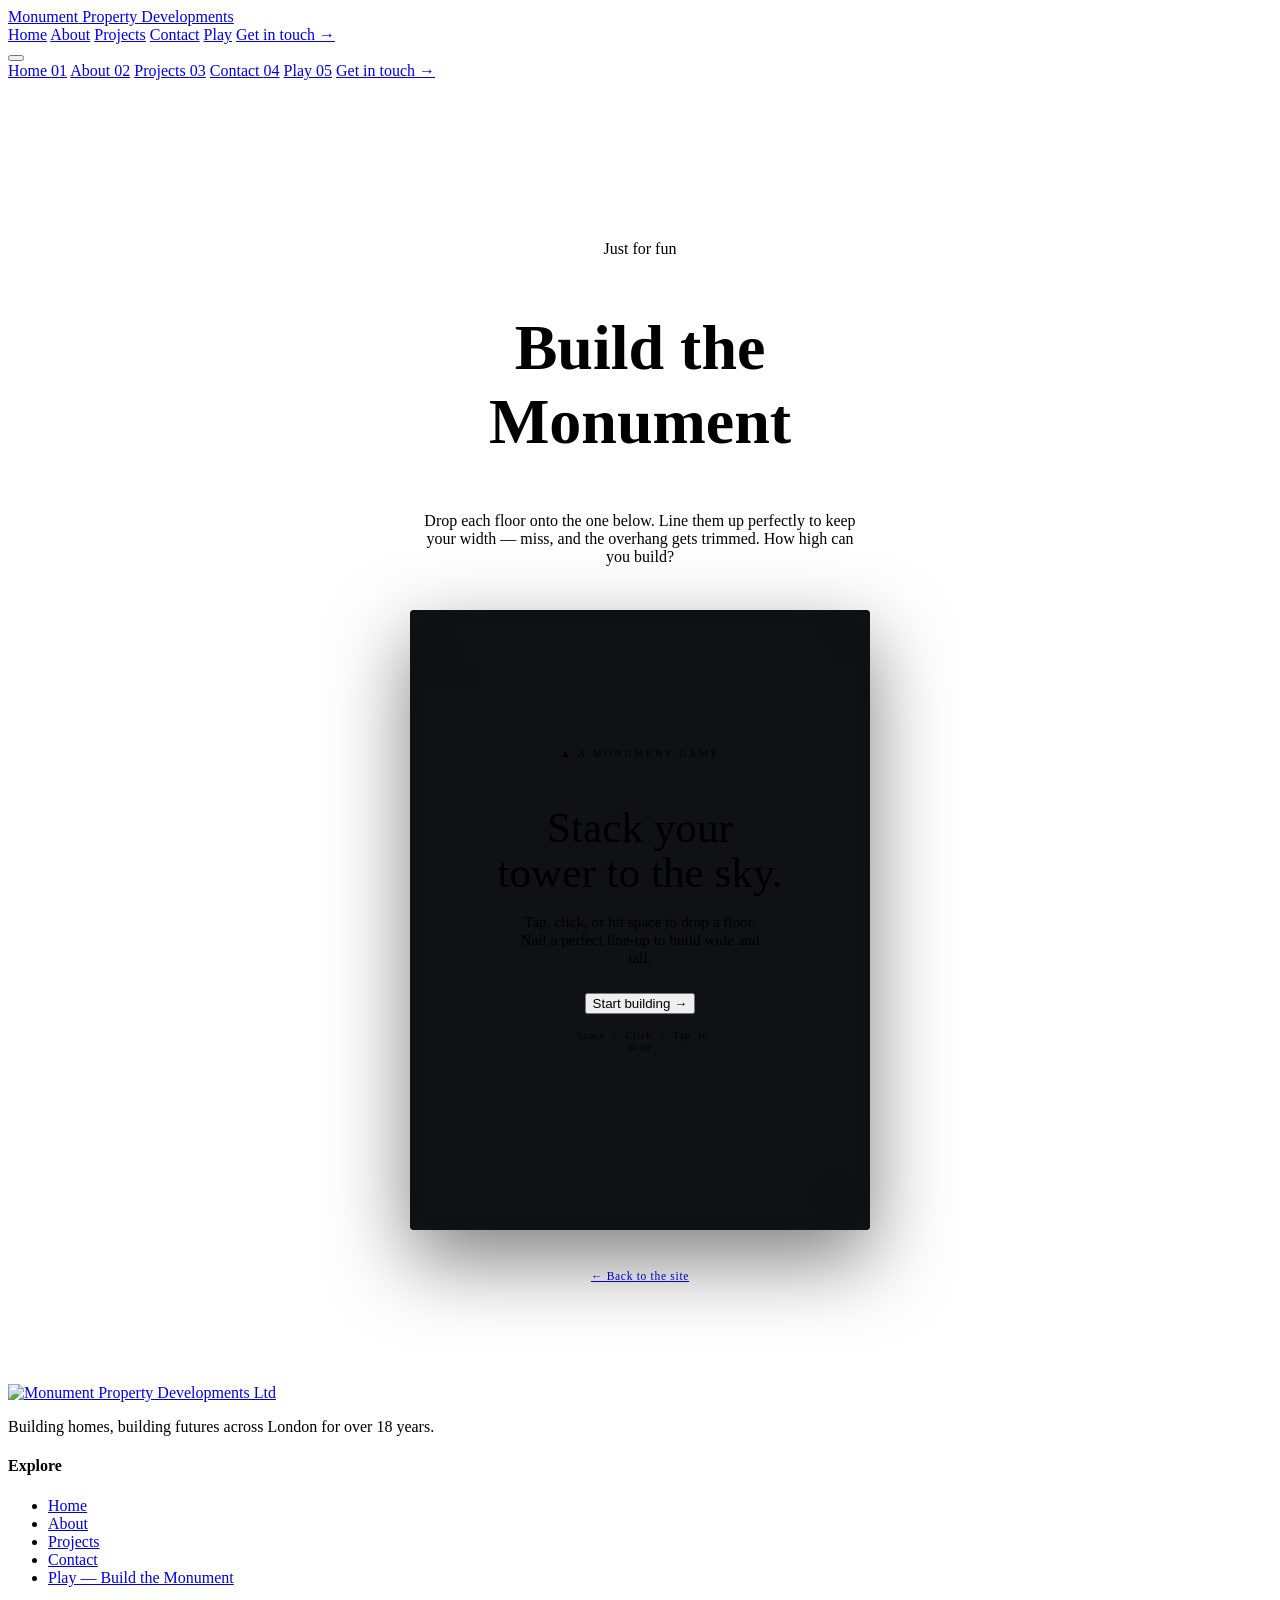
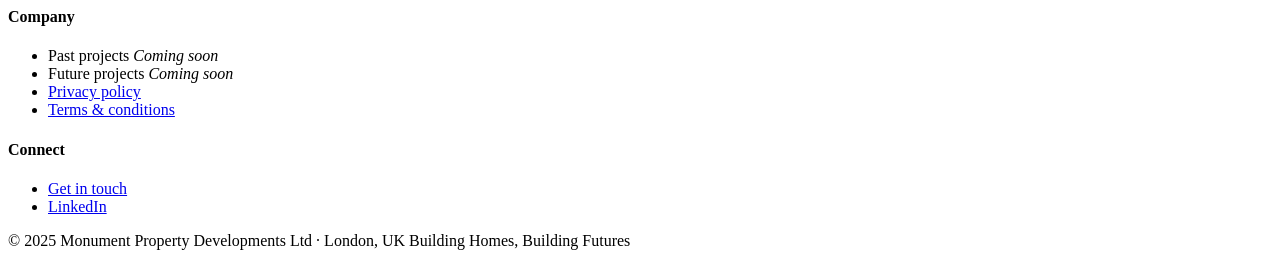
==== index.html @ 6547ad06 "Add files via upload" ====
<!doctype html>
<html lang="en">
<head>
<meta charset="utf-8">
<meta name="viewport" content="width=device-width, initial-scale=1">
<title>Build the Monument — A Game</title>
<meta name="description" content="Stack the floors, line them up perfectly, and build the tallest tower you can. A little game from Monument Property Developments.">
<link rel="icon" type="image/png" href="assets/monument-icon.png">
<link rel="apple-touch-icon" href="assets/monument-icon.png">
<link rel="stylesheet" href="assets/site.css">
<style>
  .game-stage{padding:clamp(120px,16vh,180px) 0 clamp(60px,8vw,100px)}
  .game-head{text-align:center;max-width:54ch;margin:0 auto clamp(28px,4vw,44px)}
  .game-wrap{max-width:460px;margin:0 auto;position:relative}
  .game-card{position:relative;border:1px solid var(--line);border-radius:4px;overflow:hidden;background:#13161a;box-shadow:0 30px 80px rgba(0,0,0,.5)}
  #game{display:block;width:100%;height:auto;touch-action:manipulation;cursor:pointer}
  /* HUD */
  .hud{position:absolute;top:0;left:0;right:0;display:flex;justify-content:space-between;align-items:flex-start;padding:16px 18px;pointer-events:none;z-index:3}
  .hud__floors{display:flex;flex-direction:column;gap:.1em}
  .hud__floors b{font-family:var(--serif);font-size:2.6rem;font-weight:500;line-height:1;color:var(--text)}
  .hud__floors span{font-family:var(--mono);font-size:.6rem;letter-spacing:.22em;text-transform:uppercase;color:var(--muted-2)}
  .hud__best{font-family:var(--mono);font-size:.62rem;letter-spacing:.14em;text-transform:uppercase;color:var(--accent);text-align:right;line-height:1.5}
  .hud__best b{display:block;font-size:.95rem}
  .sound-btn{position:absolute;bottom:14px;right:14px;z-index:4;background:rgba(0,0,0,.4);border:1px solid var(--line-2);color:var(--muted);width:36px;height:36px;border-radius:50%;display:flex;align-items:center;justify-content:center;cursor:pointer;transition:.25s}
  .sound-btn:hover{color:var(--text);border-color:var(--accent)}
  /* overlays */
  .ov{position:absolute;inset:0;z-index:5;display:flex;flex-direction:column;align-items:center;justify-content:center;text-align:center;padding:30px;background:rgba(15,17,20,.82);backdrop-filter:blur(7px);transition:opacity .4s var(--ease);}
  .ov[hidden]{display:none}
  .ov__badge{font-family:var(--mono);font-size:.64rem;letter-spacing:.26em;text-transform:uppercase;color:var(--accent);margin-bottom:1.1em;display:inline-flex;align-items:center;gap:.6em}
  .ov h2{font-family:var(--serif);font-size:clamp(2rem,7vw,2.7rem);font-weight:500;line-height:1.04;margin-bottom:.4em}
  .ov p{color:var(--muted);font-size:.95rem;max-width:32ch;margin:0 0 1.7em}
  .ov .big{font-family:var(--serif);font-size:clamp(3.4rem,15vw,5rem);font-weight:500;color:var(--accent);line-height:1;margin:.1em 0 .15em}
  .ov .biglabel{font-family:var(--mono);font-size:.66rem;letter-spacing:.22em;text-transform:uppercase;color:var(--muted);margin-bottom:1.6em}
  .ov .newbest{font-family:var(--mono);font-size:.66rem;letter-spacing:.2em;text-transform:uppercase;color:var(--accent);margin-bottom:1.4em;display:none}
  .ov .keys{margin-top:1.6em;font-family:var(--mono);font-size:.62rem;letter-spacing:.1em;color:var(--muted-2)}
  .ov .keys kbd{background:var(--bg-3);border:1px solid var(--line-2);border-radius:3px;padding:.2em .5em;color:var(--muted);font-family:var(--mono)}
  .game-foot{text-align:center;margin-top:clamp(24px,3vw,36px)}
  .game-foot a{font-family:var(--mono);font-size:.72rem;letter-spacing:.06em}
  /* leaderboard */
  .lb{margin:1.5em auto 0;width:100%;max-width:230px}
  .lb__title{font-family:var(--mono);font-size:.58rem;letter-spacing:.22em;text-transform:uppercase;color:var(--muted-2);margin-bottom:.7em;display:flex;align-items:center;gap:.7em}
  .lb__title::before,.lb__title::after{content:"";height:1px;flex:1;background:var(--line)}
  .lb__row{display:flex;align-items:center;justify-content:space-between;padding:.4em .2em;border-bottom:1px solid var(--line);font-family:var(--mono);font-size:.78rem}
  .lb__row:last-child{border-bottom:0}
  .lb__rank{color:var(--muted-2);width:1.6em;text-align:left}
  .lb__score{color:var(--text);font-weight:500}
  .lb__row.empty .lb__score{color:var(--muted-2)}
  .lb__row.me .lb__rank,.lb__row.me .lb__score{color:var(--accent)}
  .lb__unit{color:var(--muted-2);font-size:.64rem;margin-left:.45em;letter-spacing:.04em}
  .lb__me{color:var(--accent);font-size:.6rem;letter-spacing:.06em;margin-left:.5em}
</style>
</head>
<body data-screen-label="Game">

<nav class="nav">
  <div class="nav__inner">
    <a class="brand" href="index.html" aria-label="Monument Property Developments — home">
      <span class="brand__mark"><img class="brand__icon" src="assets/monument-icon.png" alt=""><span class="brand__name">Monument</span></span>
      <span class="brand__sub">Property Developments</span>
    </a>
    <div class="nav__links">
      <a class="nav__link" href="index.html">Home</a>
      <a class="nav__link" href="about.html">About</a>
      <a class="nav__link" href="projects.html">Projects</a>
      <a class="nav__link" href="contact.html">Contact</a>
      <a class="nav__link nav__link--play active" href="game.html"><span class="pdot"></span>Play</a>
      <a class="btn btn--primary nav__cta" href="contact.html">Get in touch <span class="arr">→</span></a>
    </div>
    <button class="nav__burger" aria-label="Menu"><span></span><span></span><span></span></button>
  </div>
</nav>
<div class="mobile-menu">
  <a href="index.html">Home <span class="n">01</span></a>
  <a href="about.html">About <span class="n">02</span></a>
  <a href="projects.html">Projects <span class="n">03</span></a>
  <a href="contact.html">Contact <span class="n">04</span></a>
  <a href="game.html">Play <span class="n">05</span></a>
  <a class="btn btn--primary btn--block mm-cta" href="contact.html">Get in touch →</a>
</div>

<section class="game-stage">
  <div class="container">
    <div class="game-head">
      <p class="kicker" style="justify-content:center">Just for fun</p>
      <h1 style="font-size:clamp(2.4rem,6vw,4rem)">Build the Monument</h1>
      <p class="muted mt-s">Drop each floor onto the one below. Line them up perfectly to keep your width — miss, and the overhang gets trimmed. How high can you build?</p>
    </div>

    <div class="game-wrap">
      <div class="game-card">
        <canvas id="game" width="460" height="620"></canvas>

        <div class="hud">
          <div class="hud__floors"><b id="floors">0</b><span>Floors</span></div>
          <div class="hud__best">Best<b id="best">0</b></div>
        </div>

        <button class="sound-btn" id="soundBtn" aria-label="Toggle sound" title="Sound on/off">
          <svg id="soundIcon" width="16" height="16" viewBox="0 0 24 24" fill="none" stroke="currentColor" stroke-width="1.6"><path d="M11 5L6 9H2v6h4l5 4V5z"/><path d="M15.5 8.5a5 5 0 0 1 0 7M18.5 5.5a9 9 0 0 1 0 13"/></svg>
        </button>

        <!-- START -->
        <div class="ov" id="ovStart">
          <span class="ov__badge">▲ A Monument game</span>
          <h2>Stack your<br>tower to the sky.</h2>
          <p>Tap, click, or hit space to drop a floor. Nail a perfect line-up to build wide and tall.</p>
          <button class="btn btn--primary" id="startBtn">Start building <span class="arr">→</span></button>
          <p class="keys"><kbd>Space</kbd> / <kbd>Click</kbd> / <kbd>Tap</kbd> to drop</p>
          <div class="lb" id="lbStart"></div>
        </div>

        <!-- GAME OVER -->
        <div class="ov" id="ovOver" hidden>
          <span class="ov__badge" id="overTitle">Topped out</span>
          <div class="big" id="finalFloors">0</div>
          <div class="biglabel">Floors built</div>
          <div class="newbest" id="newBest">★ New record!</div>
          <div class="lb" id="lbOver"></div>
          <button class="btn btn--primary" id="againBtn" style="margin-top:1.5em">Build again <span class="arr">↺</span></button>
          <p class="keys" style="margin-top:1.4em"><a class="textlink" href="contact.html" style="border:0;padding:0">Got a real site for us? →</a></p>
        </div>
      </div>

      <div class="game-foot">
        <a class="textlink" href="index.html"><span class="arr">←</span> Back to the site</a>
      </div>
    </div>
  </div>
</section>

<footer class="footer">
  <div class="container">
    <div class="footer__top">
      <div class="footer__col footer__col--brand">
        <a class="footer__logo-link" href="index.html" aria-label="Monument Property Developments — home"><img class="footer__logo" src="assets/monument-logo-light.png" alt="Monument Property Developments Ltd"></a>
        <p class="footer__brandsub">Building homes, building futures across London for over 18 years.</p>
      </div>
      <div class="footer__col"><h4>Explore</h4><ul><li><a href="index.html">Home</a></li><li><a href="about.html">About</a></li><li><a href="projects.html">Projects</a></li><li><a href="contact.html">Contact</a></li><li><a href="game.html">Play — Build the Monument</a></li></ul></div>
      <div class="footer__col"><h4>Company</h4><ul><li><span class="soon">Past projects <em>Coming soon</em></span></li><li><span class="soon">Future projects <em>Coming soon</em></span></li><li><a href="privacy.html">Privacy policy</a></li><li><a href="terms.html">Terms &amp; conditions</a></li></ul></div>
      <div class="footer__col"><h4>Connect</h4><ul><li><a href="contact.html">Get in touch</a></li><li><a href="https://www.linkedin.com/in/hasan-mustafa-3ab600416/" target="_blank" rel="noopener">LinkedIn</a></li></ul></div>
    </div>
    <div class="footer__bottom">
      <span>© <span data-year>2025</span> Monument Property Developments Ltd · London, UK</span>
      <span>Building Homes, Building Futures</span>
    </div>
  </div>
</footer>

<script src="assets/site.js"></script>
<script src="assets/game.js"></script>
</body>
</html>
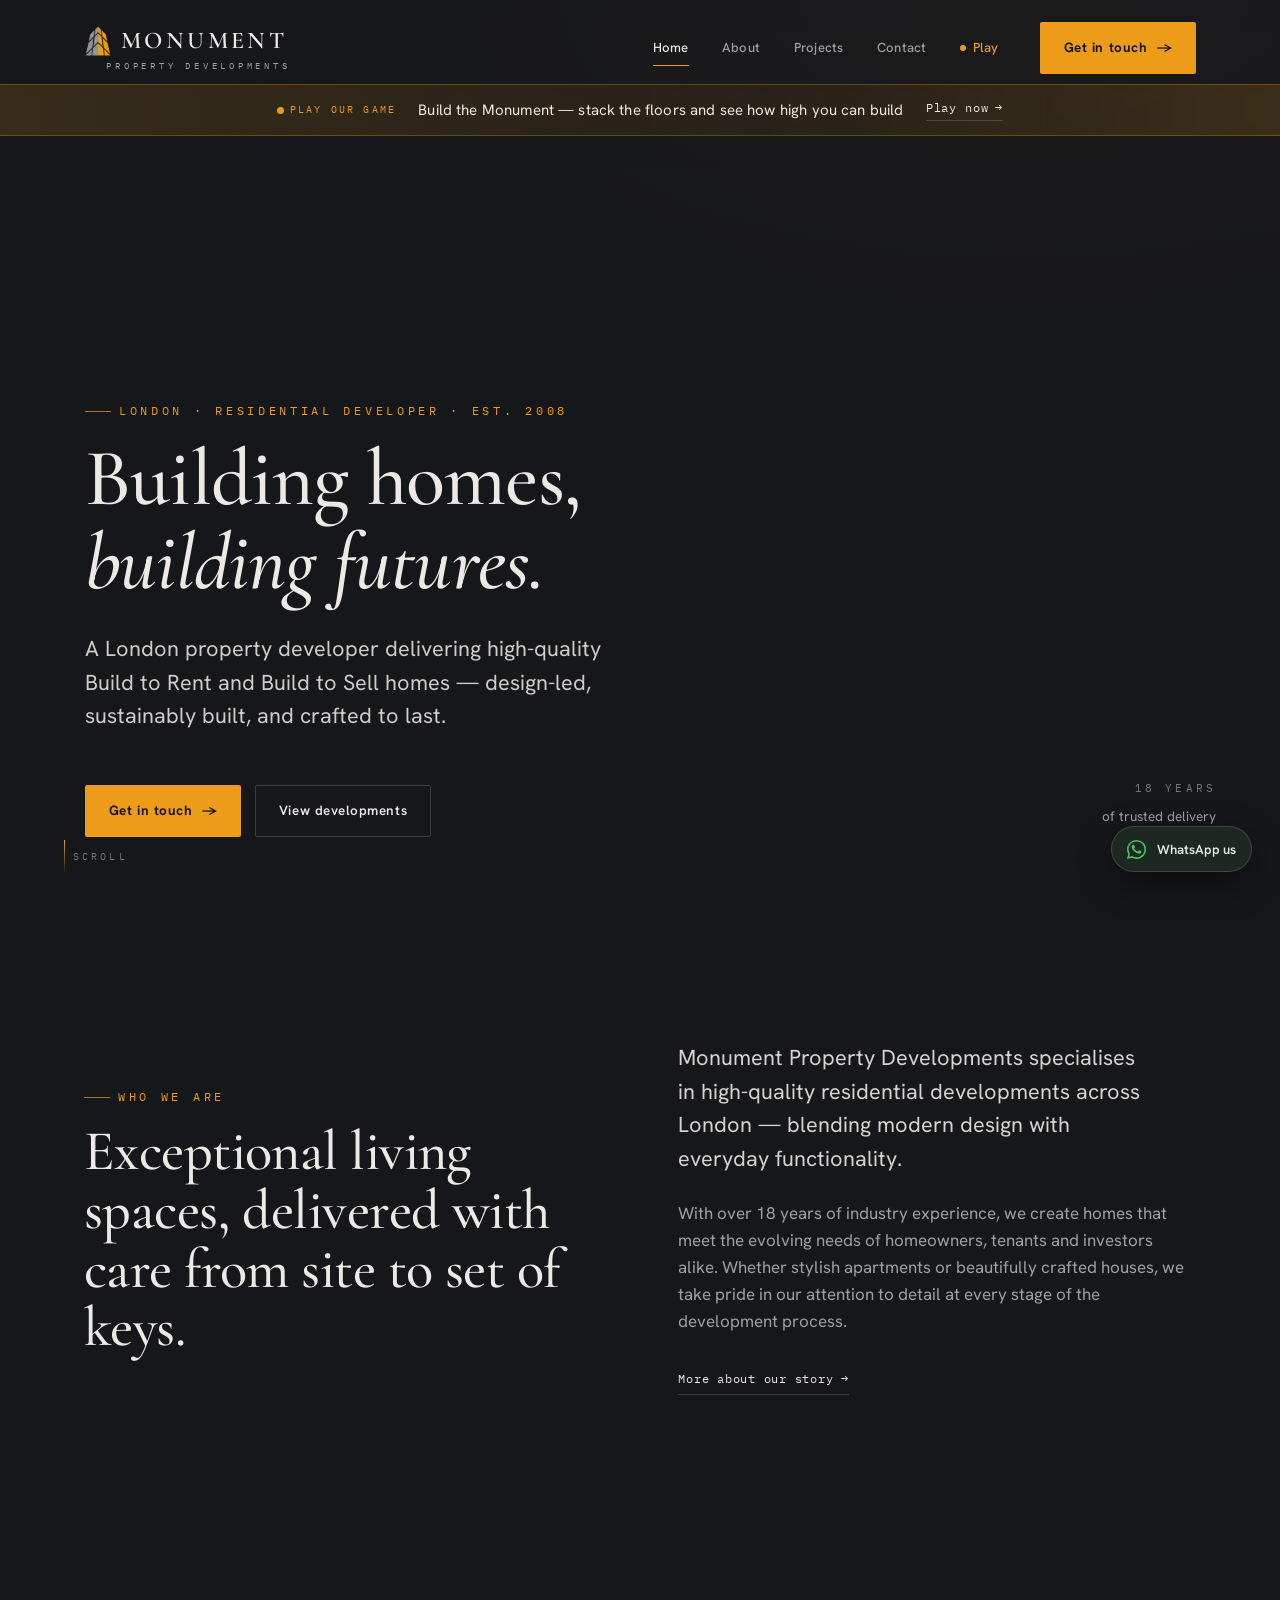
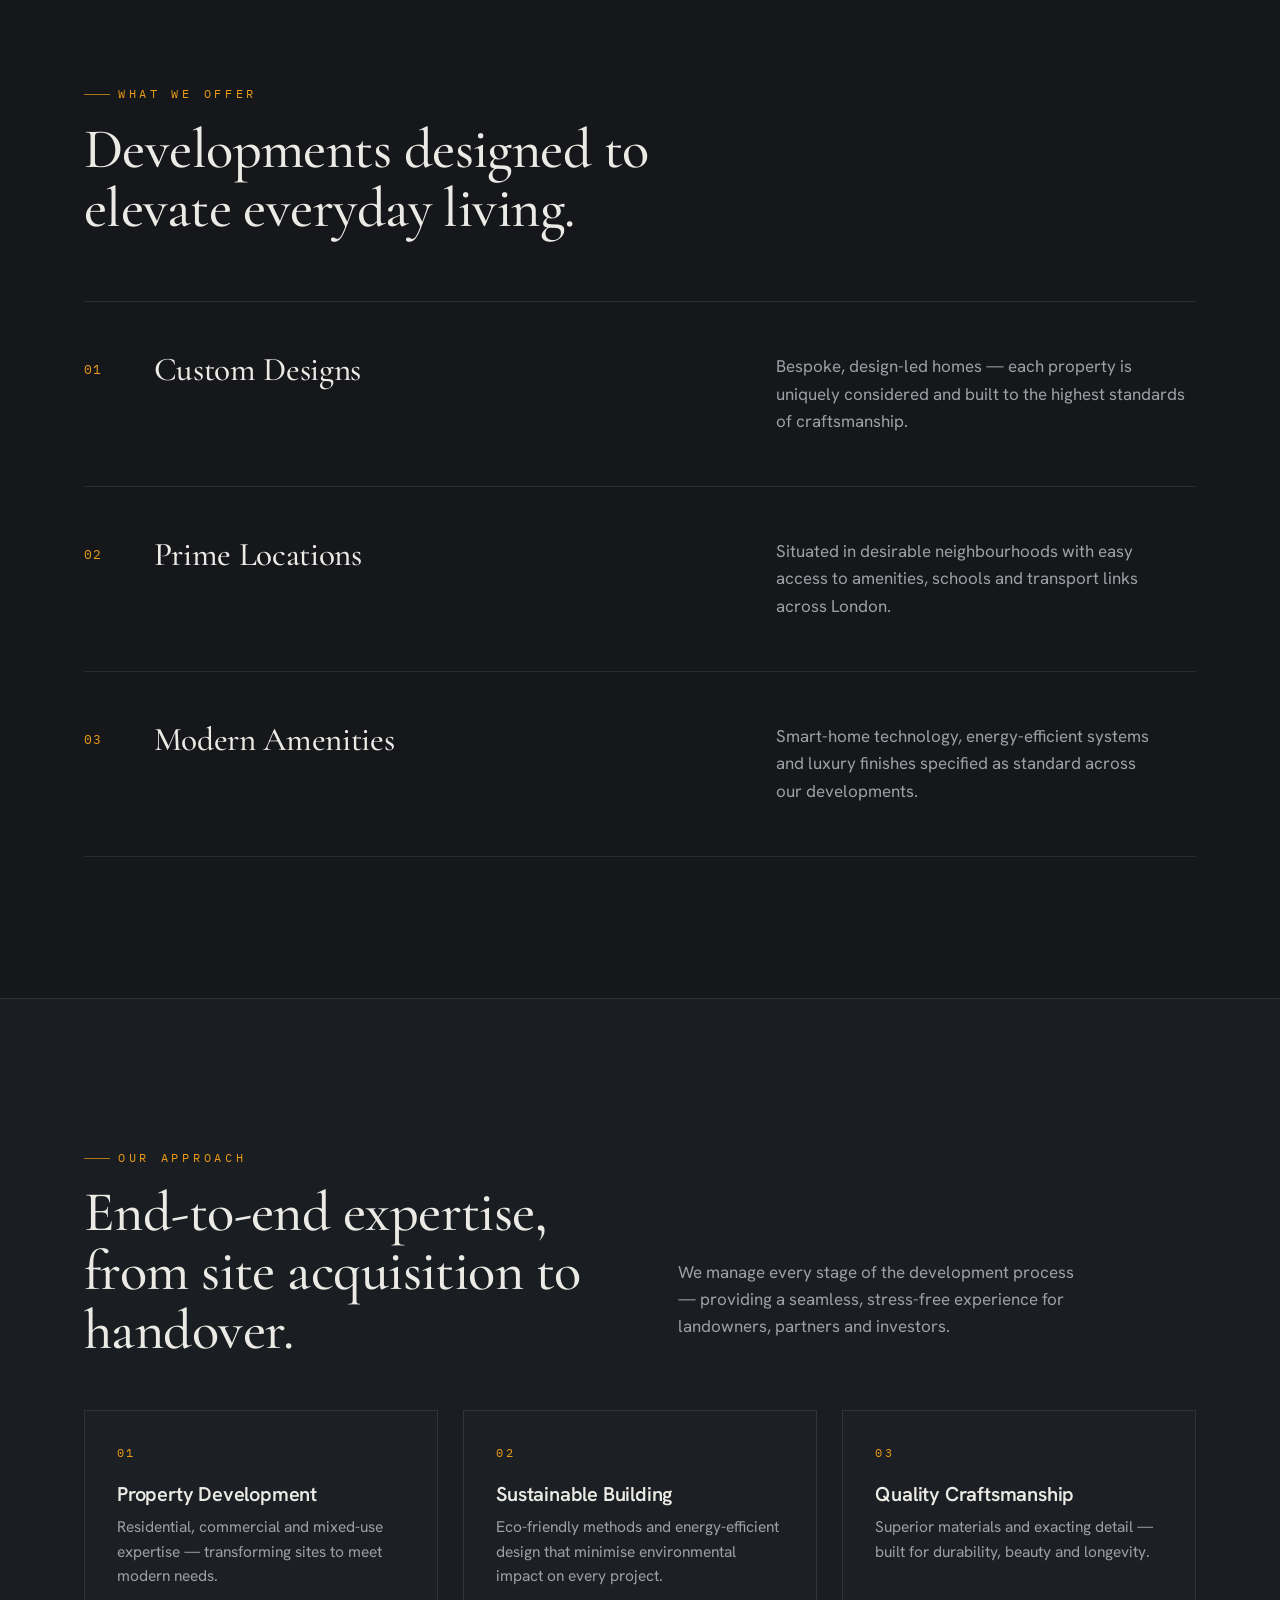
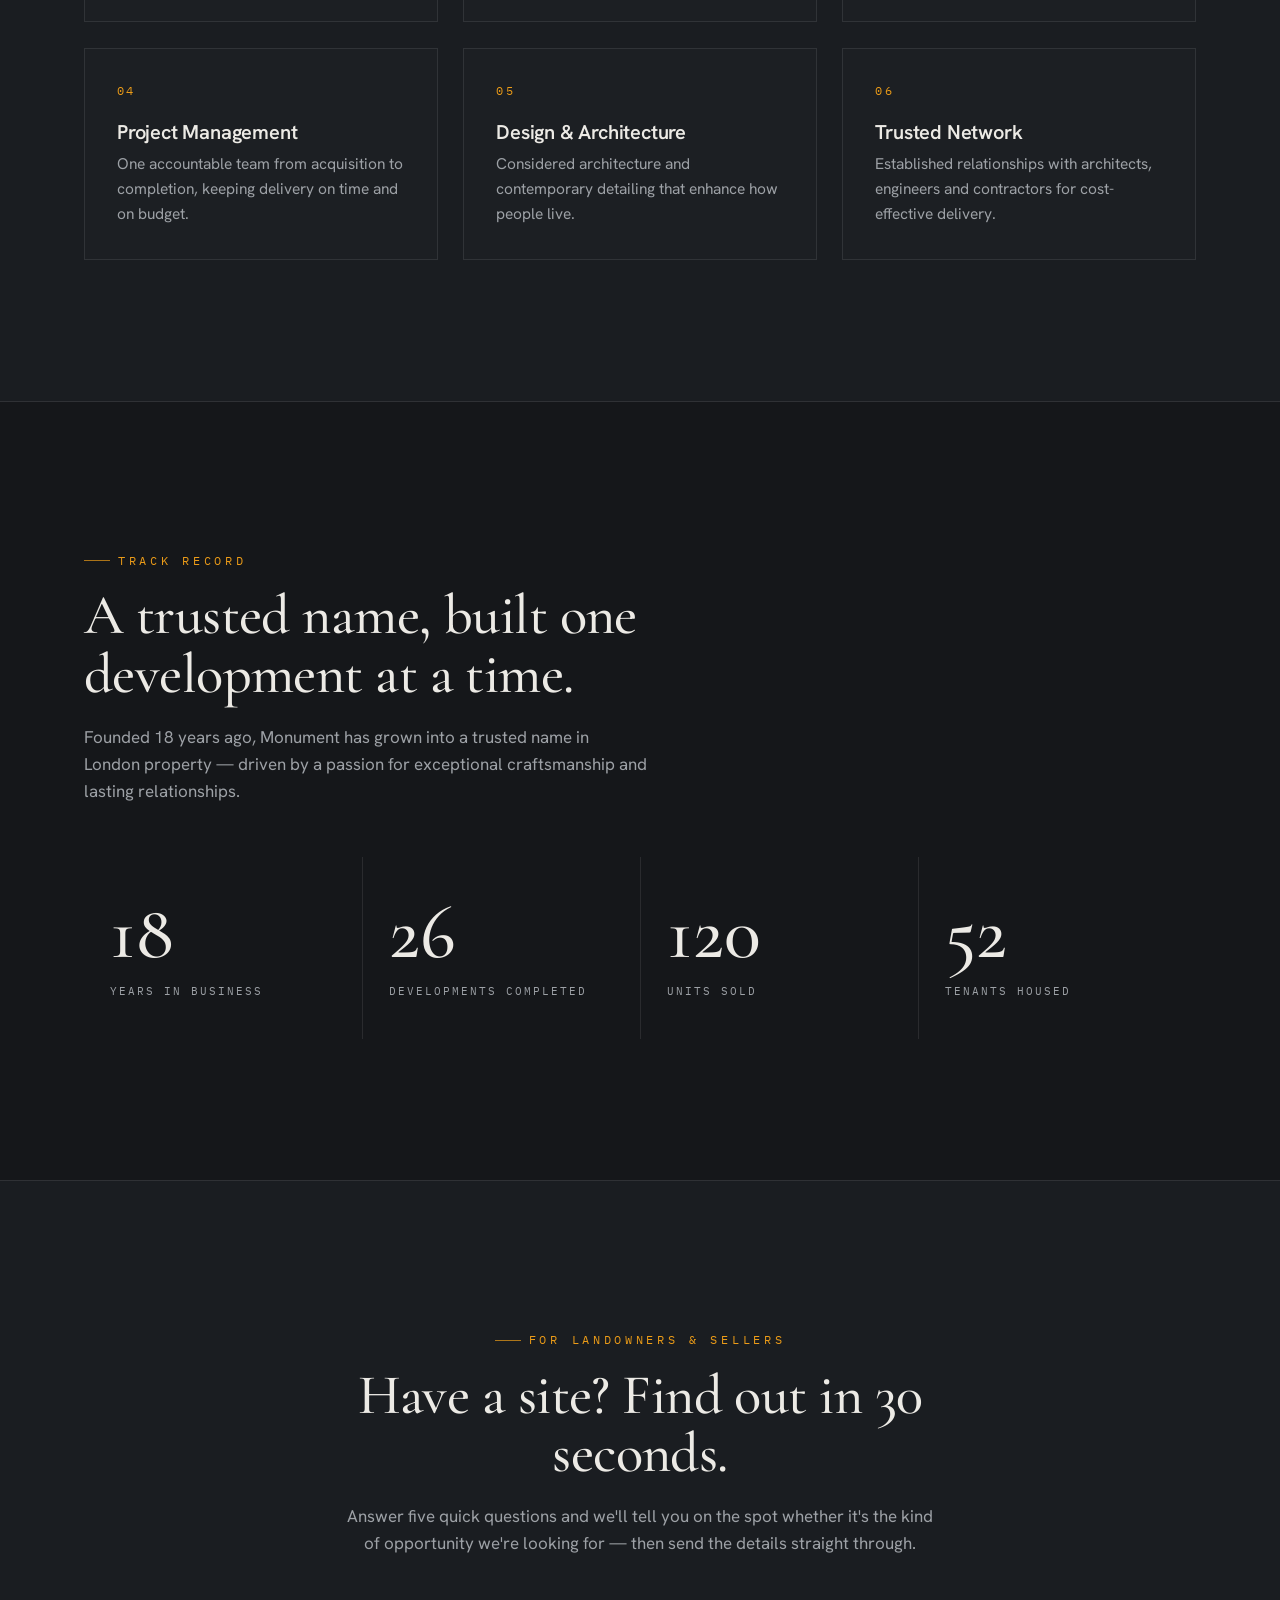
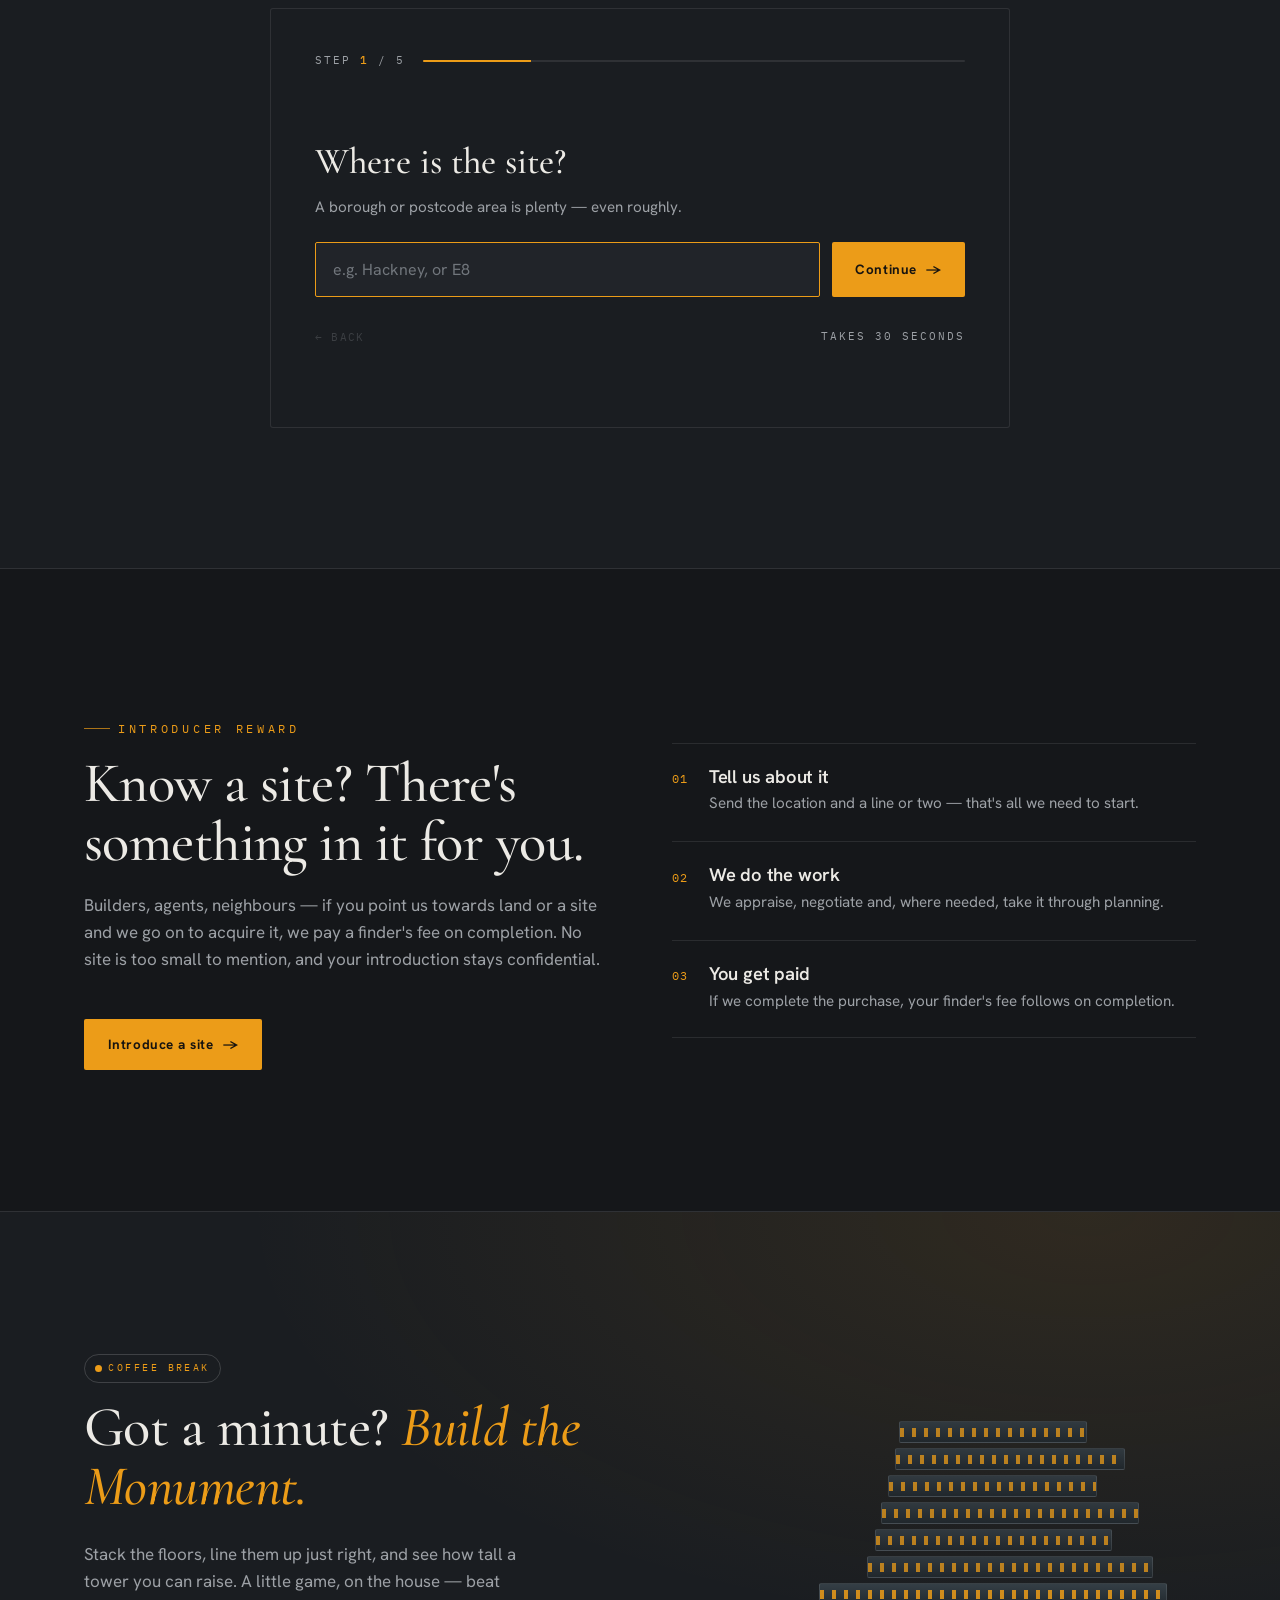
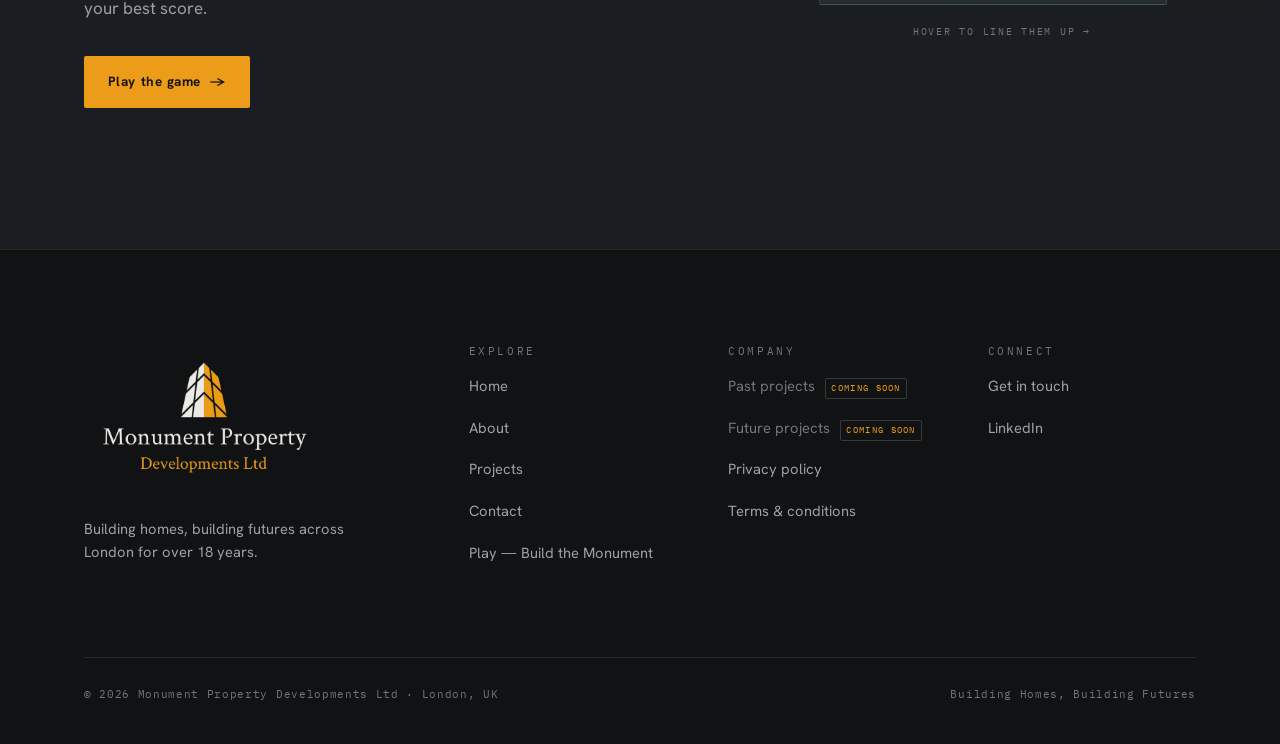
==== commit babb50ce: "Add files via upload" ====
--- a/index.html
+++ b/index.html
@@ -3,55 +3,15 @@
 <head>
 <meta charset="utf-8">
 <meta name="viewport" content="width=device-width, initial-scale=1">
-<title>Build the Monument — A Game</title>
-<meta name="description" content="Stack the floors, line them up perfectly, and build the tallest tower you can. A little game from Monument Property Developments.">
+<title>Monument Property Developments — London Residential Developer</title>
+<meta name="description" content="Monument Property Developments — a London-based residential developer delivering high-quality Build to Rent and Build to Sell homes for over 18 years.">
 <link rel="icon" type="image/png" href="assets/monument-icon.png">
 <link rel="apple-touch-icon" href="assets/monument-icon.png">
 <link rel="stylesheet" href="assets/site.css">
-<style>
-  .game-stage{padding:clamp(120px,16vh,180px) 0 clamp(60px,8vw,100px)}
-  .game-head{text-align:center;max-width:54ch;margin:0 auto clamp(28px,4vw,44px)}
-  .game-wrap{max-width:460px;margin:0 auto;position:relative}
-  .game-card{position:relative;border:1px solid var(--line);border-radius:4px;overflow:hidden;background:#13161a;box-shadow:0 30px 80px rgba(0,0,0,.5)}
-  #game{display:block;width:100%;height:auto;touch-action:manipulation;cursor:pointer}
-  /* HUD */
-  .hud{position:absolute;top:0;left:0;right:0;display:flex;justify-content:space-between;align-items:flex-start;padding:16px 18px;pointer-events:none;z-index:3}
-  .hud__floors{display:flex;flex-direction:column;gap:.1em}
-  .hud__floors b{font-family:var(--serif);font-size:2.6rem;font-weight:500;line-height:1;color:var(--text)}
-  .hud__floors span{font-family:var(--mono);font-size:.6rem;letter-spacing:.22em;text-transform:uppercase;color:var(--muted-2)}
-  .hud__best{font-family:var(--mono);font-size:.62rem;letter-spacing:.14em;text-transform:uppercase;color:var(--accent);text-align:right;line-height:1.5}
-  .hud__best b{display:block;font-size:.95rem}
-  .sound-btn{position:absolute;bottom:14px;right:14px;z-index:4;background:rgba(0,0,0,.4);border:1px solid var(--line-2);color:var(--muted);width:36px;height:36px;border-radius:50%;display:flex;align-items:center;justify-content:center;cursor:pointer;transition:.25s}
-  .sound-btn:hover{color:var(--text);border-color:var(--accent)}
-  /* overlays */
-  .ov{position:absolute;inset:0;z-index:5;display:flex;flex-direction:column;align-items:center;justify-content:center;text-align:center;padding:30px;background:rgba(15,17,20,.82);backdrop-filter:blur(7px);transition:opacity .4s var(--ease);}
-  .ov[hidden]{display:none}
-  .ov__badge{font-family:var(--mono);font-size:.64rem;letter-spacing:.26em;text-transform:uppercase;color:var(--accent);margin-bottom:1.1em;display:inline-flex;align-items:center;gap:.6em}
-  .ov h2{font-family:var(--serif);font-size:clamp(2rem,7vw,2.7rem);font-weight:500;line-height:1.04;margin-bottom:.4em}
-  .ov p{color:var(--muted);font-size:.95rem;max-width:32ch;margin:0 0 1.7em}
-  .ov .big{font-family:var(--serif);font-size:clamp(3.4rem,15vw,5rem);font-weight:500;color:var(--accent);line-height:1;margin:.1em 0 .15em}
-  .ov .biglabel{font-family:var(--mono);font-size:.66rem;letter-spacing:.22em;text-transform:uppercase;color:var(--muted);margin-bottom:1.6em}
-  .ov .newbest{font-family:var(--mono);font-size:.66rem;letter-spacing:.2em;text-transform:uppercase;color:var(--accent);margin-bottom:1.4em;display:none}
-  .ov .keys{margin-top:1.6em;font-family:var(--mono);font-size:.62rem;letter-spacing:.1em;color:var(--muted-2)}
-  .ov .keys kbd{background:var(--bg-3);border:1px solid var(--line-2);border-radius:3px;padding:.2em .5em;color:var(--muted);font-family:var(--mono)}
-  .game-foot{text-align:center;margin-top:clamp(24px,3vw,36px)}
-  .game-foot a{font-family:var(--mono);font-size:.72rem;letter-spacing:.06em}
-  /* leaderboard */
-  .lb{margin:1.5em auto 0;width:100%;max-width:230px}
-  .lb__title{font-family:var(--mono);font-size:.58rem;letter-spacing:.22em;text-transform:uppercase;color:var(--muted-2);margin-bottom:.7em;display:flex;align-items:center;gap:.7em}
-  .lb__title::before,.lb__title::after{content:"";height:1px;flex:1;background:var(--line)}
-  .lb__row{display:flex;align-items:center;justify-content:space-between;padding:.4em .2em;border-bottom:1px solid var(--line);font-family:var(--mono);font-size:.78rem}
-  .lb__row:last-child{border-bottom:0}
-  .lb__rank{color:var(--muted-2);width:1.6em;text-align:left}
-  .lb__score{color:var(--text);font-weight:500}
-  .lb__row.empty .lb__score{color:var(--muted-2)}
-  .lb__row.me .lb__rank,.lb__row.me .lb__score{color:var(--accent)}
-  .lb__unit{color:var(--muted-2);font-size:.64rem;margin-left:.45em;letter-spacing:.04em}
-  .lb__me{color:var(--accent);font-size:.6rem;letter-spacing:.06em;margin-left:.5em}
-</style>
 </head>
-<body data-screen-label="Game">
-
+<body data-screen-label="Home">
+
+<!-- NAV -->
 <nav class="nav">
   <div class="nav__inner">
     <a class="brand" href="index.html" aria-label="Monument Property Developments — home">
@@ -59,11 +19,11 @@
       <span class="brand__sub">Property Developments</span>
     </a>
     <div class="nav__links">
-      <a class="nav__link" href="index.html">Home</a>
+      <a class="nav__link active" href="index.html">Home</a>
       <a class="nav__link" href="about.html">About</a>
       <a class="nav__link" href="projects.html">Projects</a>
       <a class="nav__link" href="contact.html">Contact</a>
-      <a class="nav__link nav__link--play active" href="game.html"><span class="pdot"></span>Play</a>
+      <a class="nav__link nav__link--play" href="game.html"><span class="pdot"></span>Play</a>
       <a class="btn btn--primary nav__cta" href="contact.html">Get in touch <span class="arr">→</span></a>
     </div>
     <button class="nav__burger" aria-label="Menu"><span></span><span></span><span></span></button>
@@ -78,56 +38,175 @@
   <a class="btn btn--primary btn--block mm-cta" href="contact.html">Get in touch →</a>
 </div>
 
-<section class="game-stage">
-  <div class="container">
-    <div class="game-head">
-      <p class="kicker" style="justify-content:center">Just for fun</p>
-      <h1 style="font-size:clamp(2.4rem,6vw,4rem)">Build the Monument</h1>
-      <p class="muted mt-s">Drop each floor onto the one below. Line them up perfectly to keep your width — miss, and the overhang gets trimmed. How high can you build?</p>
-    </div>
-
-    <div class="game-wrap">
-      <div class="game-card">
-        <canvas id="game" width="460" height="620"></canvas>
-
-        <div class="hud">
-          <div class="hud__floors"><b id="floors">0</b><span>Floors</span></div>
-          <div class="hud__best">Best<b id="best">0</b></div>
-        </div>
-
-        <button class="sound-btn" id="soundBtn" aria-label="Toggle sound" title="Sound on/off">
-          <svg id="soundIcon" width="16" height="16" viewBox="0 0 24 24" fill="none" stroke="currentColor" stroke-width="1.6"><path d="M11 5L6 9H2v6h4l5 4V5z"/><path d="M15.5 8.5a5 5 0 0 1 0 7M18.5 5.5a9 9 0 0 1 0 13"/></svg>
-        </button>
-
-        <!-- START -->
-        <div class="ov" id="ovStart">
-          <span class="ov__badge">▲ A Monument game</span>
-          <h2>Stack your<br>tower to the sky.</h2>
-          <p>Tap, click, or hit space to drop a floor. Nail a perfect line-up to build wide and tall.</p>
-          <button class="btn btn--primary" id="startBtn">Start building <span class="arr">→</span></button>
-          <p class="keys"><kbd>Space</kbd> / <kbd>Click</kbd> / <kbd>Tap</kbd> to drop</p>
-          <div class="lb" id="lbStart"></div>
-        </div>
-
-        <!-- GAME OVER -->
-        <div class="ov" id="ovOver" hidden>
-          <span class="ov__badge" id="overTitle">Topped out</span>
-          <div class="big" id="finalFloors">0</div>
-          <div class="biglabel">Floors built</div>
-          <div class="newbest" id="newBest">★ New record!</div>
-          <div class="lb" id="lbOver"></div>
-          <button class="btn btn--primary" id="againBtn" style="margin-top:1.5em">Build again <span class="arr">↺</span></button>
-          <p class="keys" style="margin-top:1.4em"><a class="textlink" href="contact.html" style="border:0;padding:0">Got a real site for us? →</a></p>
-        </div>
-      </div>
-
-      <div class="game-foot">
-        <a class="textlink" href="index.html"><span class="arr">←</span> Back to the site</a>
-      </div>
-    </div>
-  </div>
-</section>
-
+<!-- HERO -->
+<header class="hero">
+  <div class="hero__bg ph" data-label="Hero image — completed development, London"></div>
+  <div class="hero__grad"></div>
+  <a class="hero-ribbon" href="game.html" aria-label="Play our game — Build the Monument">
+    <span class="hero-ribbon__inner">
+      <span class="hr-tag"><span class="pdot"></span>Play our game</span>
+      <span class="hr-text">Build the Monument — stack the floors and see how high you can build</span>
+      <span class="hr-cta">Play now <span class="arr">→</span></span>
+    </span>
+  </a>
+  <div class="hero__inner container">
+    <p class="kicker">London · Residential Developer · Est. 2008</p>
+    <h1 class="reveal in">Building homes,<br><span class="serif-it">building futures.</span></h1>
+    <p class="hero__sub lead reveal in" data-d="1">A London property developer delivering high-quality Build&nbsp;to&nbsp;Rent and Build&nbsp;to&nbsp;Sell homes — design-led, sustainably built, and crafted to last.</p>
+    <div class="hero__cta reveal in" data-d="2">
+      <a class="btn btn--primary" href="contact.html">Get in touch <span class="arr">→</span></a>
+      <a class="btn btn--ghost" href="projects.html">View developments</a>
+    </div>
+  </div>
+  <div class="hero__meta">
+    <span class="eyebrow">18 years</span>
+    <span class="muted" style="font-size:.85rem">of trusted delivery</span>
+  </div>
+  <div class="scroll-cue"><span class="line"></span>Scroll</div>
+</header>
+
+<!-- POSITIONING -->
+<section class="section">
+  <div class="container split">
+    <div class="reveal">
+      <p class="kicker">Who we are</p>
+      <h2>Exceptional living spaces, delivered with care from site to set of keys.</h2>
+    </div>
+    <div class="reveal" data-d="1">
+      <p class="lead">Monument Property Developments specialises in high-quality residential developments across London — blending modern design with everyday functionality.</p>
+      <p class="muted">With over 18 years of industry experience, we create homes that meet the evolving needs of homeowners, tenants and investors alike. Whether stylish apartments or beautifully crafted houses, we take pride in our attention to detail at every stage of the development process.</p>
+      <a class="textlink mt-s" href="about.html">More about our story <span class="arr">→</span></a>
+    </div>
+  </div>
+</section>
+
+<!-- WHAT WE OFFER -->
+<section class="section">
+  <div class="container">
+    <div class="reveal" style="max-width:60ch;margin-bottom:clamp(40px,5vw,72px)">
+      <p class="kicker">What we offer</p>
+      <h2>Developments designed to elevate everyday living.</h2>
+    </div>
+    <div class="offers">
+      <div class="offer reveal">
+        <span class="offer__no">01</span>
+        <h3>Custom Designs</h3>
+        <p class="offer__body">Bespoke, design-led homes — each property is uniquely considered and built to the highest standards of craftsmanship.</p>
+      </div>
+      <div class="offer reveal">
+        <span class="offer__no">02</span>
+        <h3>Prime Locations</h3>
+        <p class="offer__body">Situated in desirable neighbourhoods with easy access to amenities, schools and transport links across London.</p>
+      </div>
+      <div class="offer reveal">
+        <span class="offer__no">03</span>
+        <h3>Modern Amenities</h3>
+        <p class="offer__body">Smart-home technology, energy-efficient systems and luxury finishes specified as standard across our developments.</p>
+      </div>
+    </div>
+  </div>
+</section>
+
+<!-- APPROACH / FEATURES -->
+<section class="section band" style="background:var(--bg-2)">
+  <div class="container">
+    <div class="split" style="align-items:end;margin-bottom:clamp(34px,4vw,56px)">
+      <div class="reveal">
+        <p class="kicker">Our approach</p>
+        <h2>End-to-end expertise, from site acquisition to handover.</h2>
+      </div>
+      <p class="muted reveal" data-d="1" style="max-width:40ch">We manage every stage of the development process — providing a seamless, stress-free experience for landowners, partners and investors.</p>
+    </div>
+    <div class="grid g-3">
+      <div class="card card--feature reveal"><span class="card__no">01</span><h3>Property Development</h3><p>Residential, commercial and mixed-use expertise — transforming sites to meet modern needs.</p></div>
+      <div class="card card--feature reveal" data-d="1"><span class="card__no">02</span><h3>Sustainable Building</h3><p>Eco-friendly methods and energy-efficient design that minimise environmental impact on every project.</p></div>
+      <div class="card card--feature reveal" data-d="2"><span class="card__no">03</span><h3>Quality Craftsmanship</h3><p>Superior materials and exacting detail — built for durability, beauty and longevity.</p></div>
+      <div class="card card--feature reveal"><span class="card__no">04</span><h3>Project Management</h3><p>One accountable team from acquisition to completion, keeping delivery on time and on budget.</p></div>
+      <div class="card card--feature reveal" data-d="1"><span class="card__no">05</span><h3>Design &amp; Architecture</h3><p>Considered architecture and contemporary detailing that enhance how people live.</p></div>
+      <div class="card card--feature reveal" data-d="2"><span class="card__no">06</span><h3>Trusted Network</h3><p>Established relationships with architects, engineers and contractors for cost-effective delivery.</p></div>
+    </div>
+  </div>
+</section>
+
+<!-- TRACK RECORD -->
+<section class="section">
+  <div class="container">
+    <div class="reveal" style="max-width:58ch;margin-bottom:clamp(34px,4vw,56px)">
+      <p class="kicker">Track record</p>
+      <h2>A trusted name, built one development at a time.</h2>
+      <p class="muted mt-s">Founded 18 years ago, Monument has grown into a trusted name in London property — driven by a passion for exceptional craftsmanship and lasting relationships.</p>
+    </div>
+    <div class="stats reveal">
+      <div class="stat"><div class="stat__num"><span data-count="18">18</span></div><div class="stat__label">Years in business</div></div>
+      <div class="stat"><div class="stat__num"><span data-count="26">26</span></div><div class="stat__label">Developments completed</div></div>
+      <div class="stat"><div class="stat__num"><span data-count="120">120</span></div><div class="stat__label">Units sold</div></div>
+      <div class="stat"><div class="stat__num"><span data-count="52">52</span></div><div class="stat__label">Tenants housed</div></div>
+    </div>
+  </div>
+</section>
+
+<!-- SITE QUALIFIER -->
+<section class="section band" style="background:var(--bg-2)">
+  <div class="container">
+    <div class="reveal" style="max-width:60ch;margin:0 auto clamp(32px,4vw,50px);text-align:center">
+      <p class="kicker" style="justify-content:center">For landowners &amp; sellers</p>
+      <h2>Have a site? Find out in 30 seconds.</h2>
+      <p class="muted mt-s">Answer five quick questions and we'll tell you on the spot whether it's the kind of opportunity we're looking for — then send the details straight through.</p>
+    </div>
+    <div class="qual reveal" id="qualifier" data-d="1">
+      <div class="qual__head">
+        <span class="qual__step">Step <b id="qStepNum">1</b> / 5</span>
+        <div class="qual__bar"><span></span></div>
+      </div>
+      <div class="qual__stage"></div>
+    </div>
+  </div>
+</section>
+
+<!-- REFERRAL -->
+<section class="section">
+  <div class="container">
+    <div class="refer">
+      <div class="reveal">
+        <p class="kicker">Introducer reward</p>
+        <h2>Know a site? There's something in it for you.</h2>
+        <p class="muted maxw-prose mt-s">Builders, agents, neighbours — if you point us towards land or a site and we go on to acquire it, we pay a finder's fee on completion. No site is too small to mention, and your introduction stays confidential.</p>
+        <a class="btn btn--primary mt-m" href="contact.html?reason=referral">Introduce a site <span class="arr">→</span></a>
+      </div>
+      <div class="refer__steps reveal" data-d="1">
+        <div class="refstep"><span class="refstep__n">01</span><div><h4>Tell us about it</h4><p>Send the location and a line or two — that's all we need to start.</p></div></div>
+        <div class="refstep"><span class="refstep__n">02</span><div><h4>We do the work</h4><p>We appraise, negotiate and, where needed, take it through planning.</p></div></div>
+        <div class="refstep"><span class="refstep__n">03</span><div><h4>You get paid</h4><p>If we complete the purchase, your finder's fee follows on completion.</p></div></div>
+      </div>
+    </div>
+  </div>
+</section>
+
+<!-- GAME TEASER -->
+<section class="section game-teaser">
+  <div class="container">
+    <div class="game-teaser__inner">
+      <div class="reveal">
+        <span class="badge-fun"><span class="pdot"></span>Coffee break</span>
+        <h2>Got a minute? <span class="serif-it accent">Build the Monument.</span></h2>
+        <p>Stack the floors, line them up just right, and see how tall a tower you can raise. A little game, on the house — beat your best score.</p>
+        <a class="btn btn--primary" href="game.html">Play the game <span class="arr">→</span></a>
+      </div>
+      <a class="teaser-tower reveal" data-d="1" href="game.html" aria-label="Play Build the Monument">
+        <span class="tt-floor"></span>
+        <span class="tt-floor"></span>
+        <span class="tt-floor"></span>
+        <span class="tt-floor"></span>
+        <span class="tt-floor"></span>
+        <span class="tt-floor"></span>
+        <span class="tt-floor tt-base"></span>
+        <span class="teaser-tower__cap">Hover to line them up →</span>
+      </a>
+    </div>
+  </div>
+</section>
+
+<!-- FOOTER -->
 <footer class="footer">
   <div class="container">
     <div class="footer__top">
@@ -135,9 +214,18 @@
         <a class="footer__logo-link" href="index.html" aria-label="Monument Property Developments — home"><img class="footer__logo" src="assets/monument-logo-light.png" alt="Monument Property Developments Ltd"></a>
         <p class="footer__brandsub">Building homes, building futures across London for over 18 years.</p>
       </div>
-      <div class="footer__col"><h4>Explore</h4><ul><li><a href="index.html">Home</a></li><li><a href="about.html">About</a></li><li><a href="projects.html">Projects</a></li><li><a href="contact.html">Contact</a></li><li><a href="game.html">Play — Build the Monument</a></li></ul></div>
-      <div class="footer__col"><h4>Company</h4><ul><li><span class="soon">Past projects <em>Coming soon</em></span></li><li><span class="soon">Future projects <em>Coming soon</em></span></li><li><a href="privacy.html">Privacy policy</a></li><li><a href="terms.html">Terms &amp; conditions</a></li></ul></div>
-      <div class="footer__col"><h4>Connect</h4><ul><li><a href="contact.html">Get in touch</a></li><li><a href="https://www.linkedin.com/in/hasan-mustafa-3ab600416/" target="_blank" rel="noopener">LinkedIn</a></li></ul></div>
+      <div class="footer__col">
+        <h4>Explore</h4>
+        <ul><li><a href="index.html">Home</a></li><li><a href="about.html">About</a></li><li><a href="projects.html">Projects</a></li><li><a href="contact.html">Contact</a></li><li><a href="game.html">Play — Build the Monument</a></li></ul>
+      </div>
+      <div class="footer__col">
+        <h4>Company</h4>
+        <ul><li><span class="soon">Past projects <em>Coming soon</em></span></li><li><span class="soon">Future projects <em>Coming soon</em></span></li><li><a href="privacy.html">Privacy policy</a></li><li><a href="terms.html">Terms &amp; conditions</a></li></ul>
+      </div>
+      <div class="footer__col">
+        <h4>Connect</h4>
+        <ul><li><a href="contact.html">Get in touch</a></li><li><a href="https://www.linkedin.com/in/hasan-mustafa-3ab600416/" target="_blank" rel="noopener">LinkedIn</a></li></ul>
+      </div>
     </div>
     <div class="footer__bottom">
       <span>© <span data-year>2025</span> Monument Property Developments Ltd · London, UK</span>
@@ -146,7 +234,12 @@
   </div>
 </footer>
 
+<a class="wa-fab" href="https://wa.me/447581194819?text=Hi%20Monument%2C%20I%27d%20like%20to%20get%20in%20touch." target="_blank" rel="noopener" aria-label="Message us on WhatsApp">
+  <svg viewBox="0 0 24 24" fill="currentColor" aria-hidden="true"><path d="M12.04 2C6.58 2 2.13 6.45 2.13 11.91c0 1.75.46 3.45 1.32 4.95L2 22l5.25-1.38c1.45.79 3.08 1.21 4.79 1.21 5.46 0 9.91-4.45 9.91-9.91 0-2.65-1.03-5.14-2.9-7.01A9.82 9.82 0 0 0 12.04 2zm0 1.67c2.2 0 4.27.86 5.82 2.42a8.18 8.18 0 0 1 2.42 5.82c0 4.54-3.7 8.24-8.25 8.24-1.52 0-3.01-.41-4.3-1.19l-.31-.18-3.12.82.83-3.04-.2-.32a8.2 8.2 0 0 1-1.26-4.38c0-4.54 3.7-8.23 8.24-8.23zm4.52 9.95c-.25-.12-1.47-.72-1.69-.81-.23-.08-.39-.12-.56.12-.16.25-.64.81-.78.97-.14.17-.29.19-.54.06-.25-.12-1.05-.39-1.99-1.23-.74-.66-1.23-1.47-1.38-1.72-.14-.25-.01-.38.11-.5.11-.11.25-.29.37-.43.13-.14.17-.25.25-.41.08-.17.04-.31-.02-.43-.06-.12-.56-1.34-.76-1.84-.2-.48-.41-.42-.56-.43h-.48c-.17 0-.43.06-.66.31-.22.25-.86.85-.86 2.07 0 1.22.89 2.4 1.01 2.56.12.17 1.75 2.67 4.25 3.74.59.26 1.05.41 1.41.52.59.19 1.13.16 1.56.1.48-.07 1.47-.6 1.68-1.18.21-.58.21-1.07.14-1.18-.06-.1-.22-.16-.47-.28z"/></svg>
+  <span class="wa-fab__label">WhatsApp us</span>
+</a>
+
 <script src="assets/site.js"></script>
-<script src="assets/game.js"></script>
+<script src="assets/home.js"></script>
 </body>
 </html>
--- a/assets/site.css
+++ b/assets/site.css
@@ -0,0 +1,455 @@
+/* ============================================================
+   MONUMENT PROPERTY DEVELOPMENTS — shared stylesheet
+   Aesthetic: dark & luxurious · graphite + burnt orange
+   ============================================================ */
+
+@import url('https://fonts.googleapis.com/css2?family=Cormorant+Garamond:ital,wght@0,400;0,500;0,600;0,700;1,400;1,500&family=Hanken+Grotesk:wght@400;500;600;700&family=IBM+Plex+Mono:wght@400;500&display=swap');
+
+:root{
+  --bg:#15171a;
+  --bg-2:#1a1d21;
+  --bg-3:#212429;
+  --bg-card:#1c1f23;
+  --line:rgba(255,255,255,.09);
+  --line-2:rgba(255,255,255,.16);
+  --text:#ECEAE5;
+  --muted:#9DA1A6;
+  --muted-2:#71767c;
+  --accent:#EC9C18;
+  --accent-hi:#FFB845;
+  --accent-deep:#BE7A0F;
+  --accent-soft:rgba(236,156,24,.13);
+  --serif:'Cormorant Garamond',Georgia,serif;
+  --sans:'Hanken Grotesk',system-ui,-apple-system,sans-serif;
+  --mono:'IBM Plex Mono',ui-monospace,monospace;
+  --container:1240px;
+  --pad:clamp(20px,5vw,64px);
+  --ease:cubic-bezier(.22,.61,.36,1);
+}
+
+*{box-sizing:border-box}
+html{scroll-behavior:smooth}
+body{
+  margin:0;
+  background:var(--bg);
+  color:var(--text);
+  font-family:var(--sans);
+  font-size:17px;
+  line-height:1.6;
+  -webkit-font-smoothing:antialiased;
+  text-rendering:optimizeLegibility;
+  overflow-x:clip;
+}
+a{color:inherit;text-decoration:none}
+img{max-width:100%;display:block}
+::selection{background:var(--accent);color:#15171a}
+
+.container{max-width:var(--container);margin:0 auto;padding-left:var(--pad);padding-right:var(--pad)}
+.section{padding:clamp(72px,11vw,150px) 0}
+.section--tight{padding:clamp(48px,7vw,90px) 0}
+
+/* ---- type ---- */
+h1,h2,h3,h4{margin:0;font-weight:500;line-height:1.04;letter-spacing:-.01em}
+.display{font-family:var(--serif);font-weight:500}
+h1{font-family:var(--serif);font-weight:500;font-size:clamp(3rem,7vw,6rem)}
+h2{font-family:var(--serif);font-weight:500;font-size:clamp(2.2rem,4.4vw,3.6rem)}
+h3{font-family:var(--serif);font-weight:500;font-size:clamp(1.5rem,2.4vw,2.1rem)}
+p{margin:0 0 1.1em;text-wrap:pretty}
+.lead{font-size:clamp(1.15rem,1.7vw,1.45rem);line-height:1.55;color:#D6D4CE}
+em,.it{font-style:italic}
+.serif-it{font-family:var(--serif);font-style:italic;font-weight:500}
+
+.kicker{
+  font-family:var(--mono);
+  font-size:.72rem;
+  letter-spacing:.32em;
+  text-transform:uppercase;
+  color:var(--accent);
+  display:inline-flex;align-items:center;gap:.7em;
+  margin:0 0 1.4em;
+}
+.kicker::before{content:"";width:26px;height:1px;background:var(--accent);opacity:.7;display:inline-block}
+.kicker--muted{color:var(--muted-2)}
+.kicker--muted::before{background:var(--muted-2)}
+
+.eyebrow{font-family:var(--mono);font-size:.7rem;letter-spacing:.28em;text-transform:uppercase;color:var(--muted-2)}
+
+/* ---- buttons ---- */
+.btn{
+  --bh:#fff;
+  display:inline-flex;align-items:center;gap:.7em;
+  font-family:var(--sans);font-weight:600;font-size:.84rem;
+  letter-spacing:.04em;
+  padding:1.05em 1.7em;
+  border:1px solid transparent;border-radius:2px;
+  cursor:pointer;transition:.35s var(--ease);
+  position:relative;white-space:nowrap;
+}
+.btn .arr{transition:transform .35s var(--ease)}
+.btn:hover .arr{transform:translateX(4px)}
+.btn--primary{background:var(--accent);color:#171410;font-weight:700}
+.btn--primary:hover{background:var(--accent-hi)}
+.btn--ghost{background:transparent;color:var(--text);border-color:var(--line-2)}
+.btn--ghost:hover{border-color:var(--accent);color:#fff}
+.btn--light{background:var(--text);color:#15171a}
+.btn--light:hover{background:#fff}
+.btn--block{width:100%;justify-content:center}
+
+.textlink{font-family:var(--mono);font-size:.78rem;letter-spacing:.06em;color:var(--text);display:inline-flex;align-items:center;gap:.6em;border-bottom:1px solid var(--line-2);padding-bottom:.35em;transition:.3s var(--ease)}
+.textlink .arr{transition:transform .3s var(--ease)}
+.textlink:hover{color:var(--accent);border-color:var(--accent)}
+.textlink:hover .arr{transform:translateX(4px)}
+
+/* ---- nav ---- */
+.nav{position:fixed;top:0;left:0;right:0;z-index:100;transition:.4s var(--ease)}
+.nav__inner{
+  max-width:var(--container);margin:0 auto;
+  padding:22px var(--pad);
+  display:flex;align-items:center;justify-content:space-between;
+  transition:padding .4s var(--ease);
+}
+.nav.scrolled{background:rgba(18,20,23,.82);backdrop-filter:blur(16px);border-bottom:1px solid var(--line)}
+.nav.scrolled .nav__inner{padding-top:14px;padding-bottom:14px}
+
+.brand{display:flex;flex-direction:column;line-height:1;gap:.34em}
+.brand__mark{display:flex;align-items:center;gap:.55em}
+.brand__icon{height:32px;width:auto;display:block;flex:0 0 auto}
+.brand__name{font-family:var(--serif);font-size:1.5rem;font-weight:600;letter-spacing:.14em;text-transform:uppercase}
+.brand__sub{font-family:var(--mono);font-size:.56rem;letter-spacing:.42em;text-transform:uppercase;color:var(--muted);padding-left:2.5em}
+
+.nav__links{display:flex;align-items:center;gap:clamp(20px,2.6vw,40px)}
+.nav__link{font-size:.82rem;font-weight:500;letter-spacing:.02em;color:var(--muted);position:relative;padding:.4em 0;transition:color .3s}
+.nav__link::after{content:"";position:absolute;left:0;bottom:-2px;width:0;height:1px;background:var(--accent);transition:width .35s var(--ease)}
+.nav__link:hover,.nav__link.active{color:var(--text)}
+.nav__link.active::after,.nav__link:hover::after{width:100%}
+.nav__cta{margin-left:8px}
+.nav__link--play{color:var(--accent);display:inline-flex;align-items:center;gap:.5em}
+.nav__link--play .pdot{width:6px;height:6px;border-radius:50%;background:var(--accent);box-shadow:0 0 0 0 rgba(236,156,24,.5);animation:pulse 2.4s infinite}
+
+.nav__burger{display:none;flex-direction:column;gap:5px;background:none;border:0;cursor:pointer;padding:8px;z-index:120}
+.nav__burger span{width:26px;height:1.5px;background:var(--text);transition:.35s var(--ease)}
+.nav.open .nav__burger span:nth-child(1){transform:translateY(6.5px) rotate(45deg)}
+.nav.open .nav__burger span:nth-child(2){opacity:0}
+.nav.open .nav__burger span:nth-child(3){transform:translateY(-6.5px) rotate(-45deg)}
+
+.mobile-menu{position:fixed;inset:0;background:var(--bg);z-index:110;display:flex;flex-direction:column;justify-content:center;padding:0 var(--pad);
+  opacity:0;visibility:hidden;transition:.45s var(--ease)}
+.nav.open + .mobile-menu,.mobile-menu.show{opacity:1;visibility:visible}
+.mobile-menu a{font-family:var(--serif);font-size:clamp(2rem,9vw,3.2rem);font-weight:500;color:var(--text);padding:.18em 0;border-bottom:1px solid var(--line);display:flex;justify-content:space-between;align-items:center}
+.mobile-menu a .n{font-family:var(--mono);font-size:.8rem;color:var(--muted-2)}
+.mobile-menu .mm-cta{margin-top:2rem;border:0}
+
+/* ---- hero ---- */
+.hero{position:relative;min-height:100svh;display:flex;align-items:flex-end;overflow:hidden}
+.hero__bg{position:absolute;inset:0;z-index:0}
+.hero__grad{position:absolute;inset:0;z-index:1;background:
+  linear-gradient(to top,var(--bg) 2%,rgba(21,23,26,.5) 38%,rgba(21,23,26,.72) 100%),
+  radial-gradient(120% 80% at 80% 0%,rgba(226,118,46,.10),transparent 55%)}
+.hero__inner{position:relative;z-index:2;width:100%;padding-bottom:clamp(40px,7vh,104px);padding-top:120px}
+.hero h1{max-width:20ch;font-size:clamp(2.7rem,6.3vw,5.3rem);margin-bottom:.34em}
+.hero__sub{max-width:46ch;color:#CFCDC7;margin-bottom:2.4em}
+.hero__cta{display:flex;gap:14px;flex-wrap:wrap}
+.hero__meta{position:absolute;right:var(--pad);bottom:clamp(48px,8vh,110px);z-index:2;text-align:right;display:flex;flex-direction:column;gap:.5em}
+.scroll-cue{position:absolute;left:var(--pad);bottom:26px;z-index:2;font-family:var(--mono);font-size:.64rem;letter-spacing:.3em;text-transform:uppercase;color:var(--muted-2);display:flex;align-items:center;gap:.8em}
+.scroll-cue .line{width:1px;height:34px;background:linear-gradient(var(--accent),transparent);display:block}
+
+/* ---- hero game ribbon ---- */
+.hero-ribbon{position:absolute;top:84px;left:0;right:0;z-index:3;display:block;
+  background:linear-gradient(90deg,rgba(236,156,24,.16),rgba(236,156,24,.07) 60%,rgba(236,156,24,.16));
+  border-top:1px solid rgba(236,156,24,.30);border-bottom:1px solid rgba(236,156,24,.30);
+  -webkit-backdrop-filter:blur(4px);backdrop-filter:blur(4px);transition:background .3s var(--ease)}
+.hero-ribbon:hover{background:linear-gradient(90deg,rgba(236,156,24,.26),rgba(236,156,24,.12) 60%,rgba(236,156,24,.26))}
+.hero-ribbon__inner{max-width:var(--container);margin:0 auto;display:flex;align-items:center;justify-content:center;gap:1.3em;padding:13px var(--pad)}
+.hr-tag{display:inline-flex;align-items:center;gap:.55em;font-family:var(--mono);font-size:.62rem;letter-spacing:.22em;text-transform:uppercase;color:var(--accent);white-space:nowrap}
+.hr-tag .pdot{width:7px;height:7px;border-radius:50%;background:var(--accent);box-shadow:0 0 0 0 rgba(236,156,24,.5);animation:pulse 2.2s infinite}
+.hr-text{font-family:var(--sans);font-size:.94rem;color:var(--text);letter-spacing:.01em}
+.hr-text strong{color:var(--accent-hi);font-weight:700}
+.hr-cta{font-family:var(--mono);font-size:.72rem;letter-spacing:.08em;color:var(--text);display:inline-flex;align-items:center;gap:.5em;white-space:nowrap;border-bottom:1px solid var(--line-2);padding-bottom:2px}
+.hr-cta .arr{transition:transform .3s var(--ease)}
+.hero-ribbon:hover .hr-cta .arr{transform:translateX(4px)}
+@media(max-width:760px){.hr-text{display:none}.hero-ribbon__inner{gap:1em}.hero-ribbon{top:74px}}
+
+/* ---- image placeholders ---- */
+.ph{position:relative;overflow:hidden;background:var(--bg-3);
+  background-image:repeating-linear-gradient(135deg,rgba(255,255,255,.025) 0 2px,transparent 2px 11px);
+  border:1px solid var(--line);display:flex;align-items:flex-end}
+.ph::after{content:attr(data-label);position:absolute;top:14px;left:14px;font-family:var(--mono);font-size:.62rem;letter-spacing:.14em;text-transform:uppercase;color:var(--muted-2);background:rgba(0,0,0,.35);padding:.4em .7em;border:1px solid var(--line)}
+.ph__cap{position:relative;z-index:1;padding:18px 20px;font-family:var(--mono);font-size:.7rem;letter-spacing:.1em;color:var(--muted);text-transform:uppercase}
+.ph__icon{position:absolute;inset:0;display:flex;align-items:center;justify-content:center;color:rgba(255,255,255,.05)}
+.ph__icon svg{width:64px;height:64px}
+
+/* ---- grid helpers ---- */
+.grid{display:grid;gap:clamp(16px,2vw,28px)}
+.g-2{grid-template-columns:repeat(2,1fr)}
+.g-3{grid-template-columns:repeat(3,1fr)}
+.g-4{grid-template-columns:repeat(4,1fr)}
+.split{display:grid;grid-template-columns:1fr 1fr;gap:clamp(32px,6vw,90px);align-items:center}
+
+/* ---- offer / feature cards ---- */
+.card{background:var(--bg-card);border:1px solid var(--line);padding:clamp(28px,3vw,42px);transition:.4s var(--ease);position:relative}
+.card:hover{border-color:var(--line-2);transform:translateY(-4px)}
+.card__no{font-family:var(--mono);font-size:.75rem;color:var(--accent);letter-spacing:.2em;margin-bottom:1.8em;display:block}
+.card h3{margin-bottom:.5em}
+.card p{color:var(--muted);font-size:.97rem;margin:0}
+.card--feature{padding:clamp(26px,2.5vw,36px)}
+.card--feature h3{font-size:1.25rem;font-family:var(--sans);font-weight:600;letter-spacing:-.01em}
+
+.offer{border-top:1px solid var(--line);padding:clamp(34px,4vw,52px) 0;display:grid;grid-template-columns:auto 1fr auto;gap:clamp(20px,4vw,60px);align-items:start;transition:.4s var(--ease)}
+.offer:last-child{border-bottom:1px solid var(--line)}
+.offer__no{font-family:var(--mono);font-size:.8rem;color:var(--accent);letter-spacing:.1em;padding-top:.5em}
+.offer h3{font-size:clamp(1.6rem,2.6vw,2.4rem)}
+.offer__body{max-width:42ch;color:var(--muted);margin:0}
+.offer:hover{padding-left:14px}
+
+/* ---- stats ---- */
+.stats{display:grid;grid-template-columns:repeat(4,1fr)}
+.stat{padding:clamp(28px,3vw,44px) clamp(20px,2vw,34px);border-left:1px solid var(--line)}
+.stat:first-child{border-left:0}
+.stat__num{font-family:var(--serif);font-size:clamp(3rem,6vw,5rem);font-weight:500;line-height:1;color:var(--text)}
+.stat__num .suffix{color:var(--accent)}
+.stat__label{font-family:var(--mono);font-size:.7rem;letter-spacing:.18em;text-transform:uppercase;color:var(--muted);margin-top:1em}
+
+/* ---- band / cta ---- */
+.band{position:relative;overflow:hidden;border-top:1px solid var(--line);border-bottom:1px solid var(--line)}
+.cta-block{text-align:center;max-width:62ch;margin:0 auto}
+.cta-block h2{margin-bottom:.4em}
+.cta-block p{color:var(--muted);margin-bottom:2.2em}
+
+.rule{height:1px;background:var(--line);border:0;margin:0}
+
+/* ---- footer ---- */
+.footer{background:#101214;border-top:1px solid var(--line);padding:clamp(60px,8vw,96px) 0 40px}
+.footer__top{display:grid;grid-template-columns:1.6fr 1fr 1fr 1fr;gap:clamp(28px,4vw,56px)}
+.footer__col h4{font-family:var(--mono);font-size:.68rem;letter-spacing:.24em;text-transform:uppercase;color:var(--muted-2);font-weight:400;margin-bottom:1.4em}
+.footer__col ul{list-style:none;margin:0;padding:0;display:flex;flex-direction:column;gap:.85em}
+.footer__col a{color:var(--muted);font-size:.92rem;transition:color .3s}
+.footer__col a:hover{color:var(--accent)}
+.footer__brandsub{color:var(--muted);font-size:.92rem;max-width:34ch;margin-top:1.2em}
+.footer__logo-link{display:inline-block}
+.footer__logo{width:min(248px,72%);height:auto;display:block}
+.footer__col .soon{color:var(--muted-2);display:inline-flex;gap:.7em;align-items:baseline;font-size:.92rem;cursor:default}
+.footer__col .soon em{font-family:var(--mono);font-style:normal;font-size:.58rem;letter-spacing:.14em;text-transform:uppercase;color:var(--accent);border:1px solid var(--line-2);padding:.2em .55em;border-radius:2px}
+.footer__bottom{display:flex;justify-content:space-between;align-items:center;flex-wrap:wrap;gap:14px;margin-top:clamp(48px,6vw,80px);padding-top:28px;border-top:1px solid var(--line);font-family:var(--mono);font-size:.7rem;letter-spacing:.06em;color:var(--muted-2)}
+.footer__bottom a{color:var(--muted-2)}
+.footer__bottom a:hover{color:var(--accent)}
+
+/* ---- reveal ---- */
+.js .reveal{opacity:0;transform:translateY(26px);transition:opacity 1s var(--ease),transform 1s var(--ease)}
+.js .reveal.in{opacity:1;transform:none}
+.js .reveal[data-d="1"]{transition-delay:.08s}
+.js .reveal[data-d="2"]{transition-delay:.16s}
+.js .reveal[data-d="3"]{transition-delay:.24s}
+.js .reveal[data-d="4"]{transition-delay:.32s}
+@media (prefers-reduced-motion:reduce){
+  .js .reveal{opacity:1;transform:none;transition:none}
+  html{scroll-behavior:auto}
+}
+
+/* ---- page header (inner pages) ---- */
+.pagehead{padding:clamp(150px,18vh,220px) 0 clamp(48px,7vw,90px);position:relative;border-bottom:1px solid var(--line)}
+.pagehead h1{font-size:clamp(2.8rem,6.5vw,5.2rem);max-width:16ch}
+.pagehead__sub{color:var(--muted);max-width:52ch;margin-top:1.4em;font-size:1.1rem}
+.pagehead__index{position:absolute;top:clamp(130px,16vh,190px);right:var(--pad);font-family:var(--mono);font-size:.7rem;letter-spacing:.2em;color:var(--muted-2)}
+
+/* ---- forms ---- */
+.form{display:grid;gap:22px}
+.field{display:flex;flex-direction:column;gap:.6em}
+.field label{font-family:var(--mono);font-size:.68rem;letter-spacing:.18em;text-transform:uppercase;color:var(--muted)}
+.field label .req{color:var(--accent)}
+.input,.select,.textarea{
+  width:100%;background:var(--bg-2);border:1px solid var(--line-2);
+  color:var(--text);font-family:var(--sans);font-size:1rem;
+  padding:1em 1.1em;border-radius:2px;transition:.3s var(--ease);
+}
+.input:focus,.select:focus,.textarea:focus{outline:none;border-color:var(--accent);background:var(--bg-3)}
+.input::placeholder,.textarea::placeholder{color:var(--muted-2)}
+.textarea{resize:vertical;min-height:130px}
+.select{appearance:none;background-image:url("data:image/svg+xml,%3Csvg xmlns='http://www.w3.org/2000/svg' width='12' height='8' viewBox='0 0 12 8'%3E%3Cpath d='M1 1l5 5 5-5' stroke='%239DA1A6' stroke-width='1.4' fill='none'/%3E%3C/svg%3E");background-repeat:no-repeat;background-position:right 1.1em center}
+.field.invalid .input,.field.invalid .select,.field.invalid .textarea{border-color:#d9534f}
+.field .err{font-family:var(--mono);font-size:.66rem;letter-spacing:.05em;color:#e0867f;height:0;overflow:hidden;transition:.3s}
+.field.invalid .err{height:auto;margin-top:-.2em}
+.form__success{text-align:center;padding:clamp(40px,6vw,70px) 24px;border:1px solid var(--accent);background:var(--accent-soft)}
+.form__success .tick{width:54px;height:54px;border-radius:50%;border:1.5px solid var(--accent);display:flex;align-items:center;justify-content:center;margin:0 auto 1.4em;color:var(--accent)}
+
+.chips{display:flex;gap:10px;flex-wrap:wrap}
+.chip{font-family:var(--mono);font-size:.7rem;letter-spacing:.1em;text-transform:uppercase;padding:.7em 1.1em;border:1px solid var(--line-2);border-radius:2px;cursor:pointer;color:var(--muted);transition:.3s var(--ease);user-select:none}
+.chip:hover{border-color:var(--accent);color:var(--text)}
+.chip.sel{background:var(--accent);border-color:var(--accent);color:#fff}
+
+/* ---- info rows ---- */
+.inforow{display:flex;justify-content:space-between;gap:24px;padding:1.3em 0;border-top:1px solid var(--line);align-items:baseline}
+.inforow:last-child{border-bottom:1px solid var(--line)}
+.inforow dt{font-family:var(--mono);font-size:.7rem;letter-spacing:.18em;text-transform:uppercase;color:var(--muted-2)}
+.inforow dd{margin:0;text-align:right}
+
+/* ---- project cards ---- */
+.proj{position:relative;overflow:hidden;border:1px solid var(--line);background:var(--bg-card);transition:.45s var(--ease)}
+.proj:hover{border-color:var(--line-2);transform:translateY(-5px)}
+.proj__img{aspect-ratio:4/3;position:relative}
+.proj__body{padding:24px clamp(20px,2vw,28px) 28px;display:flex;flex-direction:column;gap:.5em}
+.proj__tag{font-family:var(--mono);font-size:.62rem;letter-spacing:.18em;text-transform:uppercase;color:var(--accent)}
+.proj h3{font-size:1.5rem}
+.proj__meta{font-family:var(--mono);font-size:.72rem;letter-spacing:.08em;color:var(--muted-2);display:flex;gap:1.4em;margin-top:.3em}
+.proj__status{position:absolute;top:14px;right:14px;font-family:var(--mono);font-size:.6rem;letter-spacing:.14em;text-transform:uppercase;padding:.45em .8em;background:rgba(0,0,0,.5);border:1px solid var(--line-2);color:var(--text)}
+.proj__status.done{color:var(--accent);border-color:var(--accent)}
+
+.filterbar{display:flex;gap:10px;flex-wrap:wrap;margin-bottom:clamp(32px,4vw,52px)}
+
+/* ---- misc ---- */
+/* ---- home game teaser ---- */
+.game-teaser{position:relative;overflow:hidden;border-top:1px solid var(--line);background:
+  radial-gradient(120% 120% at 85% 0%,rgba(236,156,24,.10),transparent 55%),var(--bg-2)}
+.game-teaser__inner{display:grid;grid-template-columns:1.25fr .75fr;gap:clamp(32px,6vw,80px);align-items:center}
+.game-teaser .badge-fun{display:inline-flex;align-items:center;gap:.6em;font-family:var(--mono);font-size:.64rem;letter-spacing:.24em;text-transform:uppercase;color:var(--accent);border:1px solid var(--line-2);border-radius:100px;padding:.5em 1em;margin-bottom:1.5em}
+.game-teaser .badge-fun .pdot{width:7px;height:7px;border-radius:50%;background:var(--accent);box-shadow:0 0 0 0 rgba(236,156,24,.5);animation:pulse 2.2s infinite}
+.game-teaser h2{margin-bottom:.45em}
+.game-teaser p{color:var(--muted);max-width:44ch;margin-bottom:2em}
+.teaser-tower{display:flex;flex-direction:column;align-items:center;gap:5px;padding:20px;cursor:pointer;perspective:600px}
+.teaser-tower__cap{font-family:var(--mono);font-size:.6rem;letter-spacing:.18em;text-transform:uppercase;color:var(--muted-2);margin-top:14px;transition:color .3s}
+.tt-floor{height:22px;border:1px solid rgba(255,255,255,.10);border-radius:2px;
+  background:
+    repeating-linear-gradient(90deg, rgba(236,156,24,.75) 0 4px, transparent 4px 12px) center/auto 9px no-repeat,
+    linear-gradient(hsl(205,13%,22%),hsl(205,15%,15%));
+  transition:transform .5s var(--ease);will-change:transform}
+.tt-floor:nth-child(1){width:54%}
+.tt-floor:nth-child(2){width:66%}
+.tt-floor:nth-child(3){width:60%}
+.tt-floor:nth-child(4){width:74%}
+.tt-floor:nth-child(5){width:68%}
+.tt-floor:nth-child(6){width:82%}
+.tt-floor:nth-child(odd){transform:translateX(-9px)}
+.tt-floor:nth-child(even){transform:translateX(8px)}
+.tt-base{width:100%!important;background:
+    repeating-linear-gradient(90deg, rgba(236,156,24,.85) 0 4px, transparent 4px 12px) center/auto 9px no-repeat,
+    linear-gradient(hsl(205,14%,24%),hsl(205,16%,16%))}
+.teaser-tower:hover .tt-floor{transform:translateX(0)}
+.teaser-tower:hover .teaser-tower__cap{color:var(--accent)}
+
+.maxw-prose{max-width:60ch}
+/* ---- legal / prose pages ---- */
+.legal{max-width:760px;margin:0 auto}
+.legal__updated{font-family:var(--mono);font-size:.7rem;letter-spacing:.16em;text-transform:uppercase;color:var(--muted-2);margin-bottom:clamp(36px,5vw,60px);padding-bottom:1.4em;border-bottom:1px solid var(--line)}
+.legal h2{font-size:clamp(1.4rem,2.4vw,1.9rem);margin:clamp(34px,4vw,52px) 0 .7em}
+.legal h2:first-of-type{margin-top:0}
+.legal h3{font-family:var(--sans);font-weight:600;font-size:1.1rem;letter-spacing:-.01em;margin:1.8em 0 .5em}
+.legal p,.legal li{color:var(--muted);line-height:1.7}
+.legal a{color:var(--accent);border-bottom:1px solid var(--line-2);transition:border-color .3s}
+.legal a:hover{border-color:var(--accent)}
+.legal ul{margin:0 0 1.2em;padding-left:1.2em;display:flex;flex-direction:column;gap:.5em}
+.legal li::marker{color:var(--accent)}
+.legal strong{color:var(--text);font-weight:600}
+.legal .lead{color:#D6D4CE}
+.muted{color:var(--muted)}
+.center{text-align:center}
+.mt-s{margin-top:1.2em}.mt-m{margin-top:2em}.mt-l{margin-top:3.4em}
+.accent{color:var(--accent)}
+.divider-num{font-family:var(--mono);font-size:.7rem;letter-spacing:.2em;color:var(--muted-2)}
+
+/* ---- WhatsApp floating button ---- */
+.wa-fab{position:fixed;right:clamp(16px,3vw,28px);bottom:clamp(16px,3vw,28px);z-index:95;display:flex;align-items:center;gap:.7em;background:#1d2823;border:1px solid rgba(255,255,255,.14);color:var(--text);padding:.8em 1.15em .8em .95em;border-radius:100px;box-shadow:0 12px 34px rgba(0,0,0,.45);transition:.35s var(--ease);font-family:var(--sans);font-weight:600;font-size:.82rem;cursor:pointer}
+.wa-fab:hover{background:#243228;transform:translateY(-2px);border-color:rgba(255,255,255,.22)}
+.wa-fab svg{width:23px;height:23px;flex:0 0 auto;color:#4ac35a}
+.wa-fab__label{white-space:nowrap}
+@media(max-width:560px){.wa-fab__label{display:none}.wa-fab{padding:.9em;gap:0}}
+
+/* ---- site qualifier ---- */
+.qual{background:var(--bg-2);border:1px solid var(--line);border-radius:3px;padding:clamp(26px,3.4vw,48px);max-width:740px;margin:0 auto;min-height:420px;display:flex;flex-direction:column}
+.qual__head{display:flex;align-items:center;gap:18px;margin-bottom:clamp(24px,3vw,38px)}
+.qual__step{font-family:var(--mono);font-size:.7rem;letter-spacing:.18em;text-transform:uppercase;color:var(--muted);white-space:nowrap}
+.qual__step b{color:var(--accent);font-weight:500}
+.qual__bar{flex:1;height:2px;background:var(--line);position:relative;overflow:hidden;border-radius:2px}
+.qual__bar span{position:absolute;inset:0 auto 0 0;background:var(--accent);width:20%;transition:width .5s var(--ease)}
+.qual__stage{flex:1;display:flex;flex-direction:column;justify-content:center}
+.qual__q{font-family:var(--serif);font-size:clamp(1.55rem,3vw,2.3rem);font-weight:500;line-height:1.08;margin-bottom:.34em}
+.qual__help{color:var(--muted);font-size:.95rem;margin-bottom:1.5em}
+.qual__opts{display:flex;flex-direction:column;gap:10px}
+.qopt{text-align:left;background:var(--bg-3);border:1px solid var(--line-2);color:var(--text);font-family:var(--sans);font-size:1rem;padding:1.02em 1.2em;border-radius:2px;cursor:pointer;transition:.22s var(--ease);display:flex;justify-content:space-between;align-items:center;gap:1em}
+.qopt:hover,.qopt.sel{border-color:var(--accent);background:rgba(236,156,24,.09)}
+.qopt .qarr{opacity:0;color:var(--accent);transition:.22s var(--ease)}
+.qopt:hover .qarr,.qopt.sel .qarr{opacity:1;transform:translateX(3px)}
+.qual__textrow{display:flex;gap:12px;flex-wrap:wrap}
+.qual__textrow .input{flex:1;min-width:200px}
+.qual__nav{display:flex;justify-content:space-between;align-items:center;margin-top:1.7em}
+.qual__back{background:none;border:0;color:var(--muted);font-family:var(--mono);font-size:.7rem;letter-spacing:.12em;cursor:pointer;text-transform:uppercase;padding:.4em 0;transition:color .25s}
+.qual__back:hover{color:var(--text)}
+.qual__back[disabled]{opacity:.25;cursor:default;pointer-events:none}
+/* result */
+.qual__result{text-align:center;animation:qfade .6s var(--ease) both}
+@keyframes qfade{from{opacity:0;transform:translateY(14px)}to{opacity:1;transform:none}}
+.qual__badge{display:inline-flex;align-items:center;gap:.6em;font-family:var(--mono);font-size:.66rem;letter-spacing:.2em;text-transform:uppercase;color:var(--accent);border:1px solid var(--accent);border-radius:100px;padding:.5em 1em;margin-bottom:1.3em}
+.qual__badge .dot{width:7px;height:7px;border-radius:50%;background:var(--accent);box-shadow:0 0 0 0 rgba(236,156,24,.5);animation:pulse 2s infinite}
+@keyframes pulse{0%{box-shadow:0 0 0 0 rgba(236,156,24,.5)}70%{box-shadow:0 0 0 8px rgba(236,156,24,0)}100%{box-shadow:0 0 0 0 rgba(236,156,24,0)}}
+.qual__result h3{font-family:var(--serif);font-size:clamp(1.8rem,3.6vw,2.7rem);font-weight:500;line-height:1.08;margin-bottom:.45em;max-width:18ch;margin-inline:auto}
+.qual__result p{color:var(--muted);max-width:50ch;margin:0 auto 1.6em}
+.qual__sum{display:flex;flex-wrap:wrap;gap:8px;justify-content:center;margin:0 0 1.9em}
+.qsum{font-family:var(--mono);font-size:.66rem;letter-spacing:.08em;text-transform:uppercase;color:var(--muted);background:var(--bg-3);border:1px solid var(--line);padding:.55em .85em;border-radius:2px}
+.qual__rcta{display:flex;gap:12px;justify-content:center;flex-wrap:wrap}
+/* inline send (qualifier) */
+.qual__send{margin:1.7em 0 .4em;text-align:left}
+.qual__sendlabel{font-family:var(--mono);font-size:.64rem;letter-spacing:.14em;text-transform:uppercase;color:var(--muted);margin:0 0 1em;text-align:center}
+.qual__fields{display:grid;grid-template-columns:1fr 1fr;gap:10px;margin-bottom:10px}
+.qual__send .input{width:100%}
+.qerr{font-family:var(--mono);font-size:.66rem;letter-spacing:.04em;color:#e0867f;min-height:1.1em;margin:.2em 0 .8em;text-align:center}
+@media(max-width:540px){.qual__fields{grid-template-columns:1fr}}
+
+/* ---- where we build (map) ---- */
+.map-wrap{display:grid;grid-template-columns:.82fr 1.18fr;gap:clamp(28px,4vw,64px);align-items:center}
+.map-panel{position:relative;aspect-ratio:1/1;background:radial-gradient(120% 120% at 70% 20%,#1f242a,#15181c);border:1px solid var(--line);border-radius:3px;overflow:hidden}
+.map-grid{position:absolute;inset:0;background-image:linear-gradient(rgba(255,255,255,.04) 1px,transparent 1px),linear-gradient(90deg,rgba(255,255,255,.04) 1px,transparent 1px);background-size:11% 11%}
+.map-thames{position:absolute;inset:0;width:100%;height:100%;z-index:1}
+.pin{position:absolute;transform:translate(-50%,-50%);width:15px;height:15px;border-radius:50%;border:2px solid var(--accent);background:var(--bg);cursor:pointer;transition:.25s var(--ease);z-index:3;padding:0}
+.pin.done{background:var(--accent)}
+.pin:hover,.pin.active{box-shadow:0 0 0 7px rgba(236,156,24,.16);transform:translate(-50%,-50%) scale(1.25)}
+.pin__label{position:absolute;left:50%;top:calc(100% + 7px);transform:translateX(-50%);font-family:var(--mono);font-size:.58rem;letter-spacing:.04em;color:var(--muted);white-space:nowrap;pointer-events:none;opacity:0;transition:.2s}
+.pin:hover .pin__label,.pin.active .pin__label{opacity:1;color:var(--text)}
+.map-tag{position:absolute;z-index:2;font-family:var(--mono);font-size:.56rem;letter-spacing:.2em;text-transform:uppercase;color:var(--muted-2)}
+.map-detail{margin-top:1.8em;border-top:1px solid var(--line);padding-top:1.4em;min-height:96px}
+.map-detail__tag{font-family:var(--mono);font-size:.62rem;letter-spacing:.18em;text-transform:uppercase;color:var(--accent)}
+.map-detail h3{font-size:1.6rem;margin:.3em 0 .35em}
+.map-detail__meta{font-family:var(--mono);font-size:.72rem;letter-spacing:.08em;color:var(--muted-2);display:flex;gap:1.4em;flex-wrap:wrap}
+.map-detail__hint{color:var(--muted);font-size:.95rem}
+.map-legend{display:flex;gap:1.4em;flex-wrap:wrap;margin-top:1.4em;font-family:var(--mono);font-size:.64rem;letter-spacing:.08em;text-transform:uppercase;color:var(--muted)}
+.map-legend i{width:11px;height:11px;border-radius:50%;border:2px solid var(--accent);display:inline-block;margin-right:.5em;vertical-align:middle}
+.map-legend i.done{background:var(--accent)}
+.acquiring{display:flex;flex-wrap:wrap;gap:8px;margin-top:1.3em}
+.acquiring .pill{font-family:var(--mono);font-size:.64rem;letter-spacing:.06em;text-transform:uppercase;color:var(--accent);border:1px solid var(--line-2);border-radius:100px;padding:.5em .9em}
+
+/* ---- referral ---- */
+.refer{display:grid;grid-template-columns:1fr 1fr;gap:clamp(32px,5vw,80px);align-items:center}
+.refer__steps{display:flex;flex-direction:column;gap:2px}
+.refstep{display:grid;grid-template-columns:auto 1fr;gap:1.2em;padding:1.4em 0;border-top:1px solid var(--line);align-items:start}
+.refstep:last-child{border-bottom:1px solid var(--line)}
+.refstep__n{font-family:var(--mono);font-size:.72rem;color:var(--accent);letter-spacing:.1em;padding-top:.2em}
+.refstep h4{font-family:var(--sans);font-size:1.15rem;font-weight:600;margin:0 0 .25em}
+.refstep p{color:var(--muted);font-size:.95rem;margin:0}
+.refer__fee{font-family:var(--serif);font-size:clamp(3.4rem,7vw,5.6rem);font-weight:500;line-height:1;color:var(--accent)}
+
+/* ---- responsive ---- */
+@media (max-width:1000px){
+  .footer__top{grid-template-columns:1fr 1fr}
+  .footer__col--brand{grid-column:1/-1}
+}
+@media (max-width:860px){
+  .nav__links{display:none}
+  .nav__burger{display:flex}
+  .g-3,.g-4{grid-template-columns:1fr 1fr}
+  .split{grid-template-columns:1fr;gap:36px}
+  .stats{grid-template-columns:1fr 1fr}
+  .stat{border-left:0;border-top:1px solid var(--line)}
+  .stat:nth-child(odd){border-left:0}
+  .stat:nth-child(even){border-left:1px solid var(--line)}
+  .offer{grid-template-columns:auto 1fr;gap:20px}
+  .offer__body{grid-column:2}
+  .hero__meta{display:none}
+  .map-wrap{grid-template-columns:1fr;gap:32px}
+  .refer{grid-template-columns:1fr;gap:32px}
+  .game-teaser__inner{grid-template-columns:1fr;gap:36px}
+  .teaser-tower{max-width:280px;margin:0 auto}
+}
+@media (max-width:560px){
+  body{font-size:16px}
+  .g-2,.g-3,.g-4{grid-template-columns:1fr}
+  .stats{grid-template-columns:1fr 1fr}
+  .footer__top{grid-template-columns:1fr}
+  .proj-grid{grid-template-columns:1fr!important}
+}
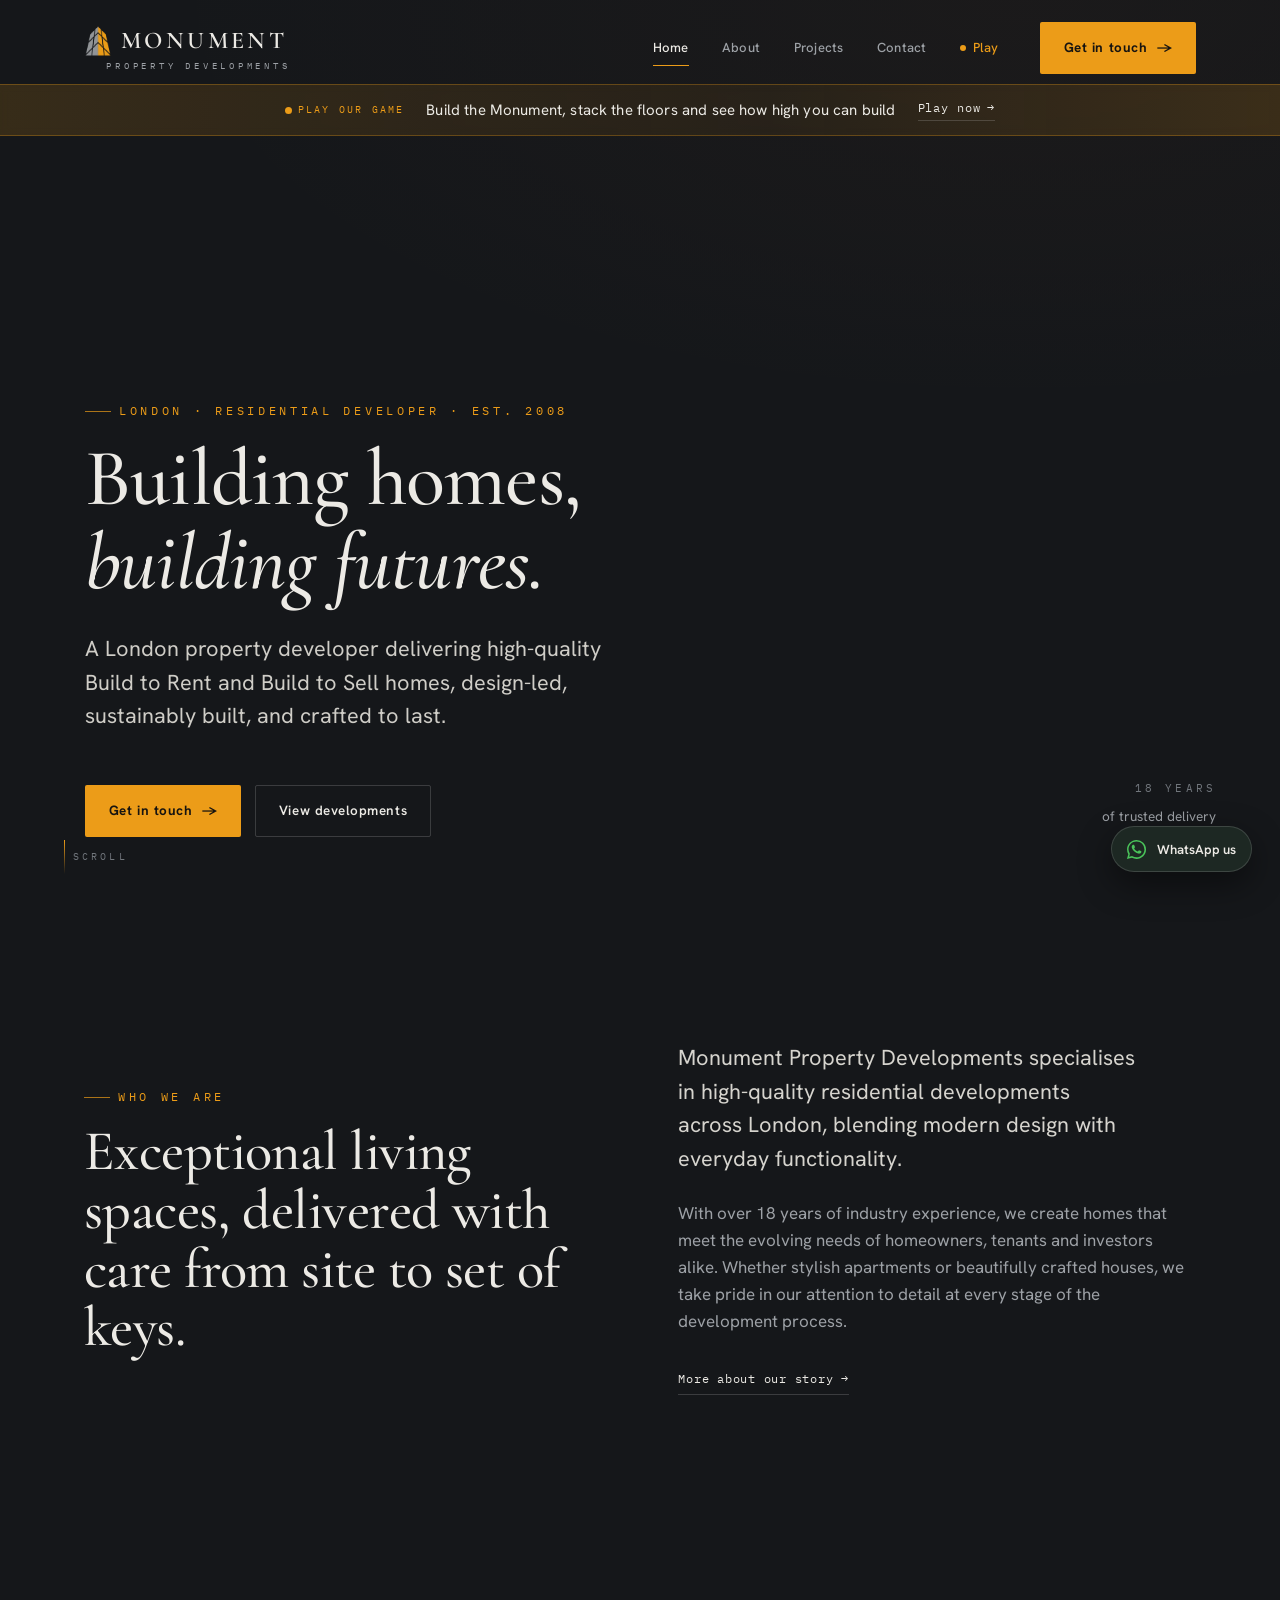
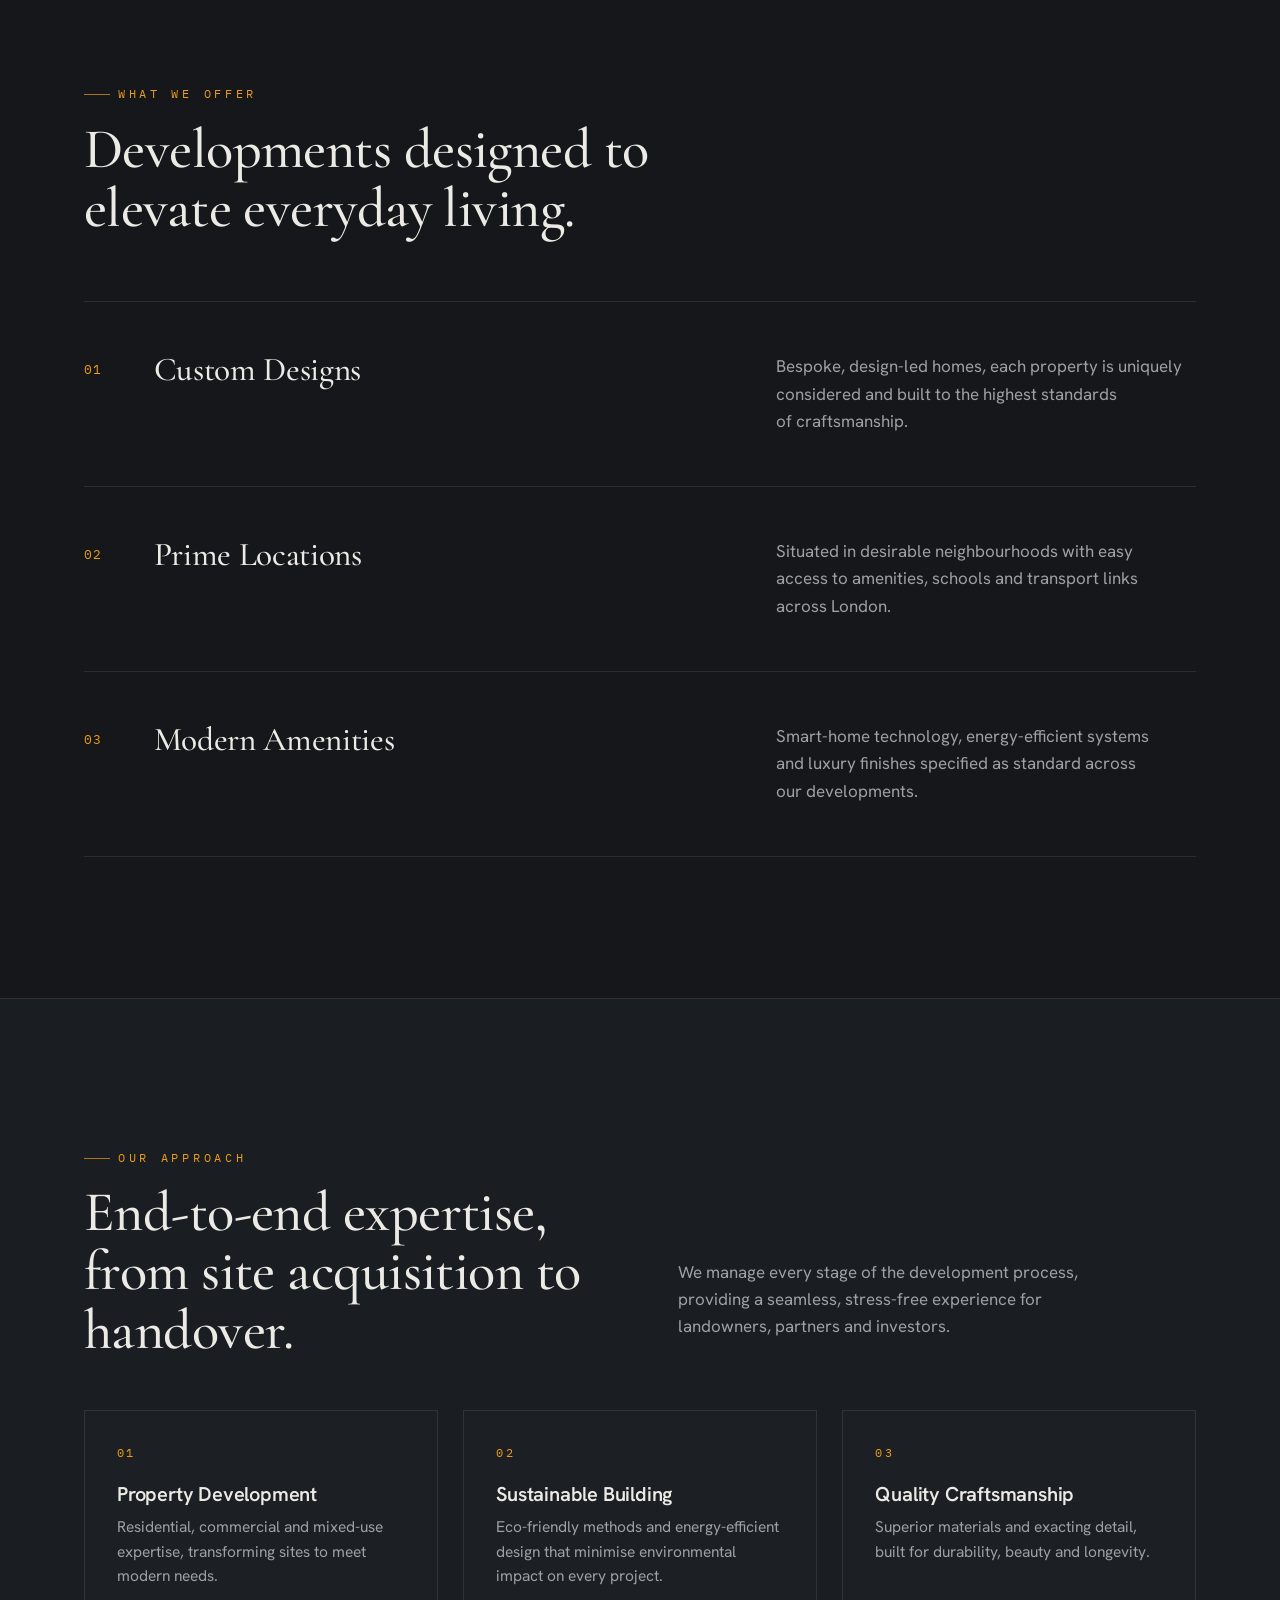
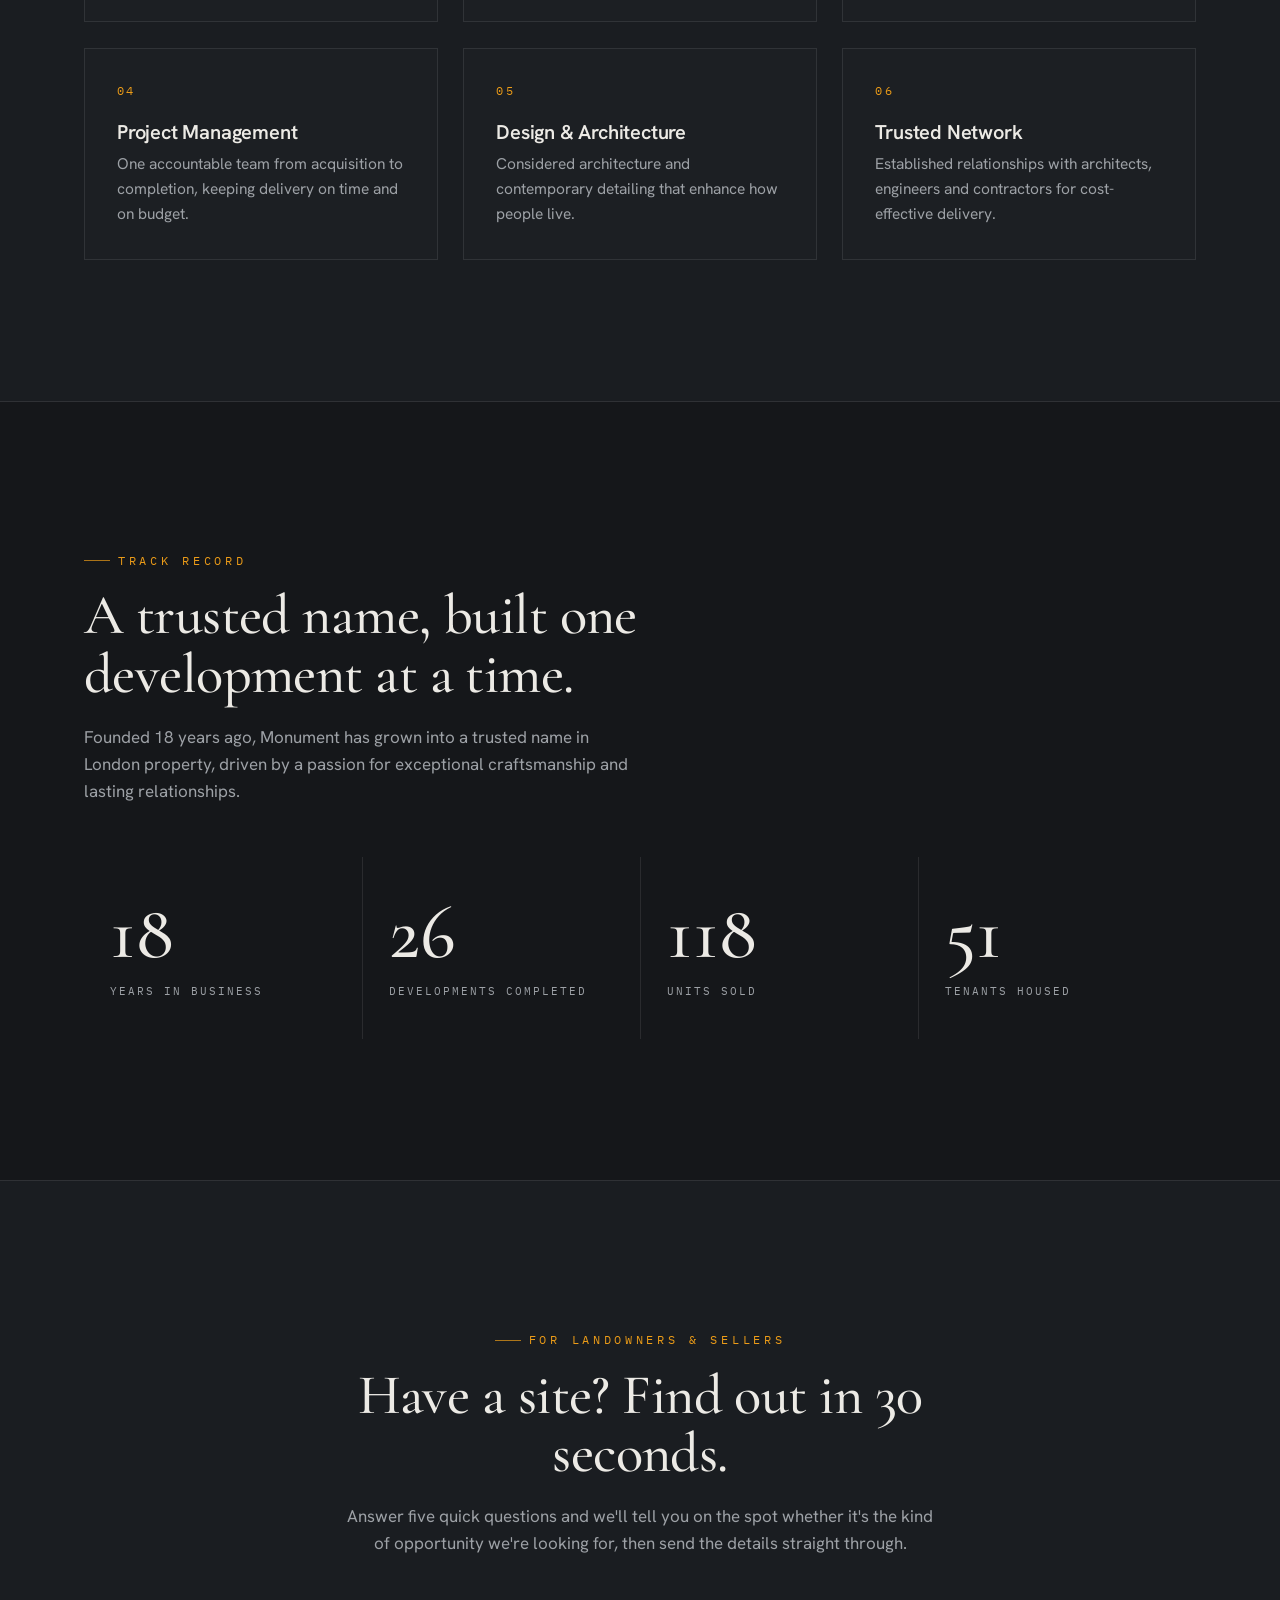
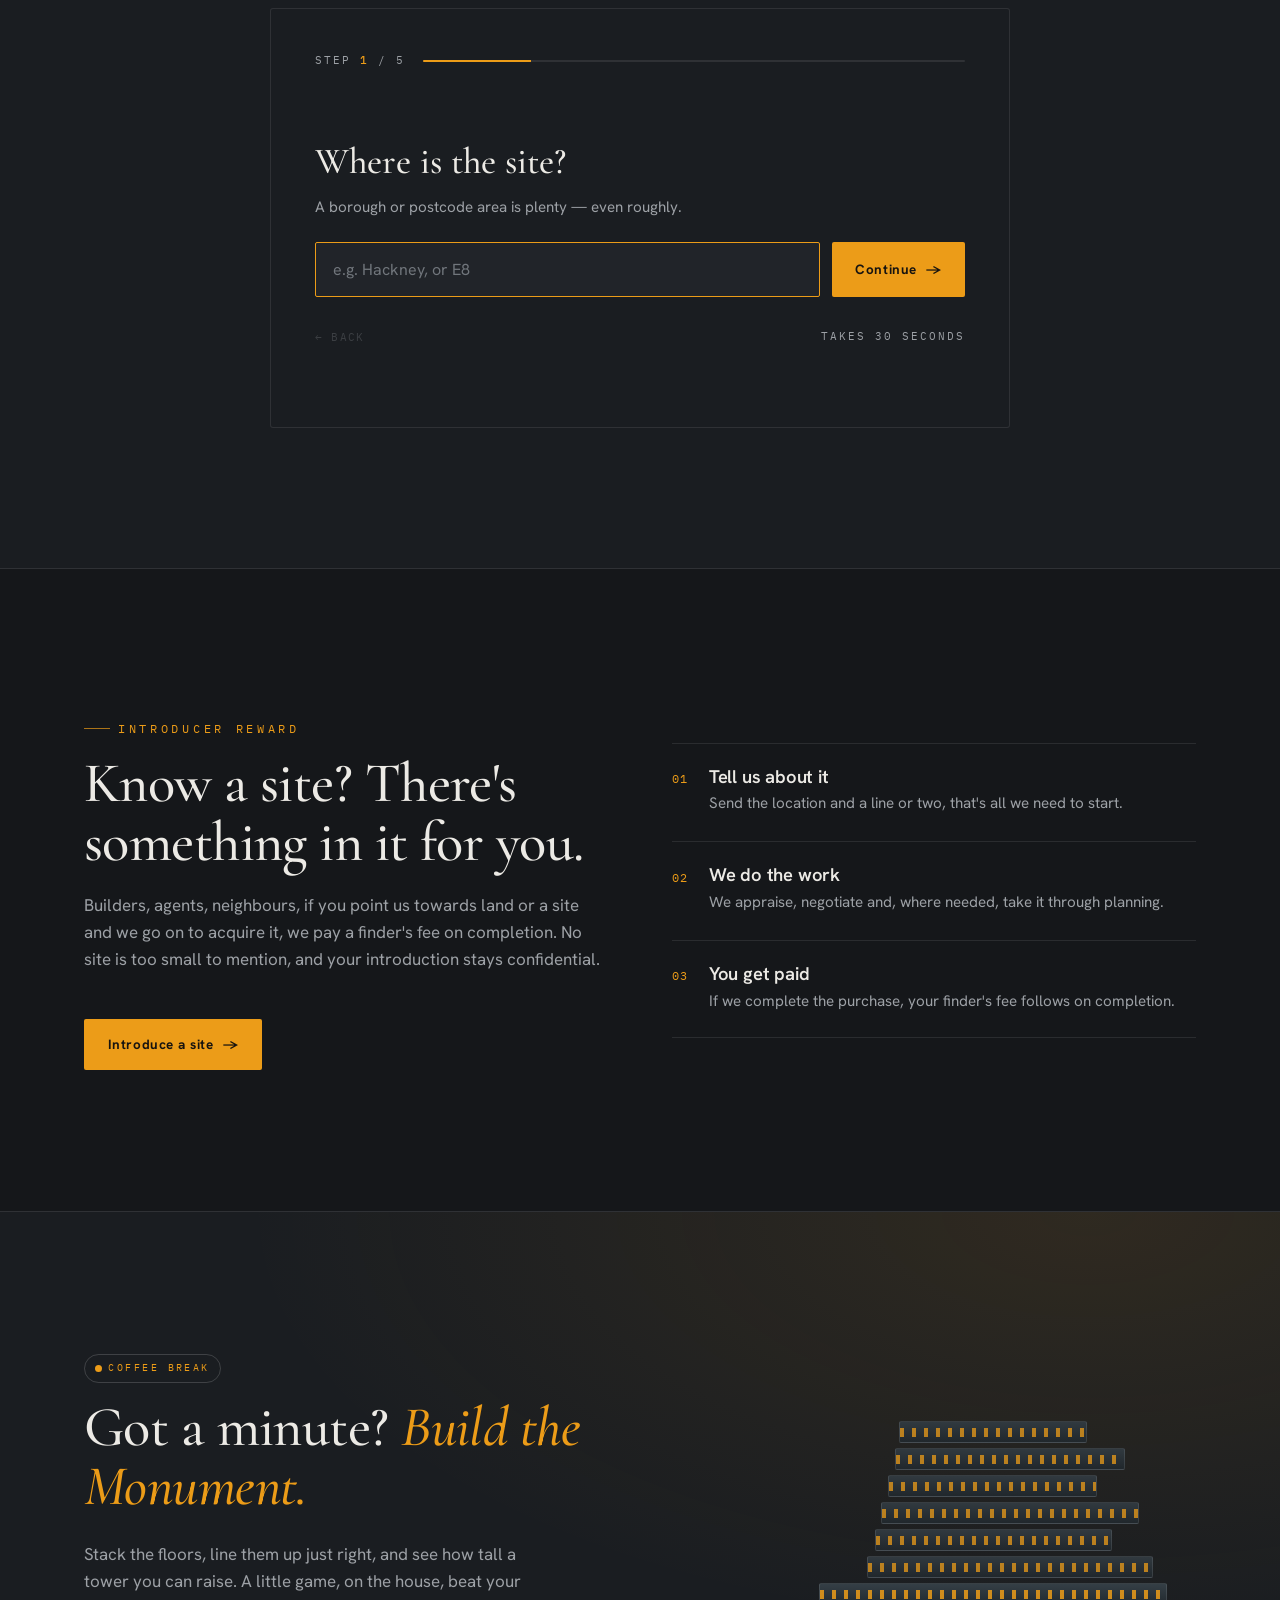
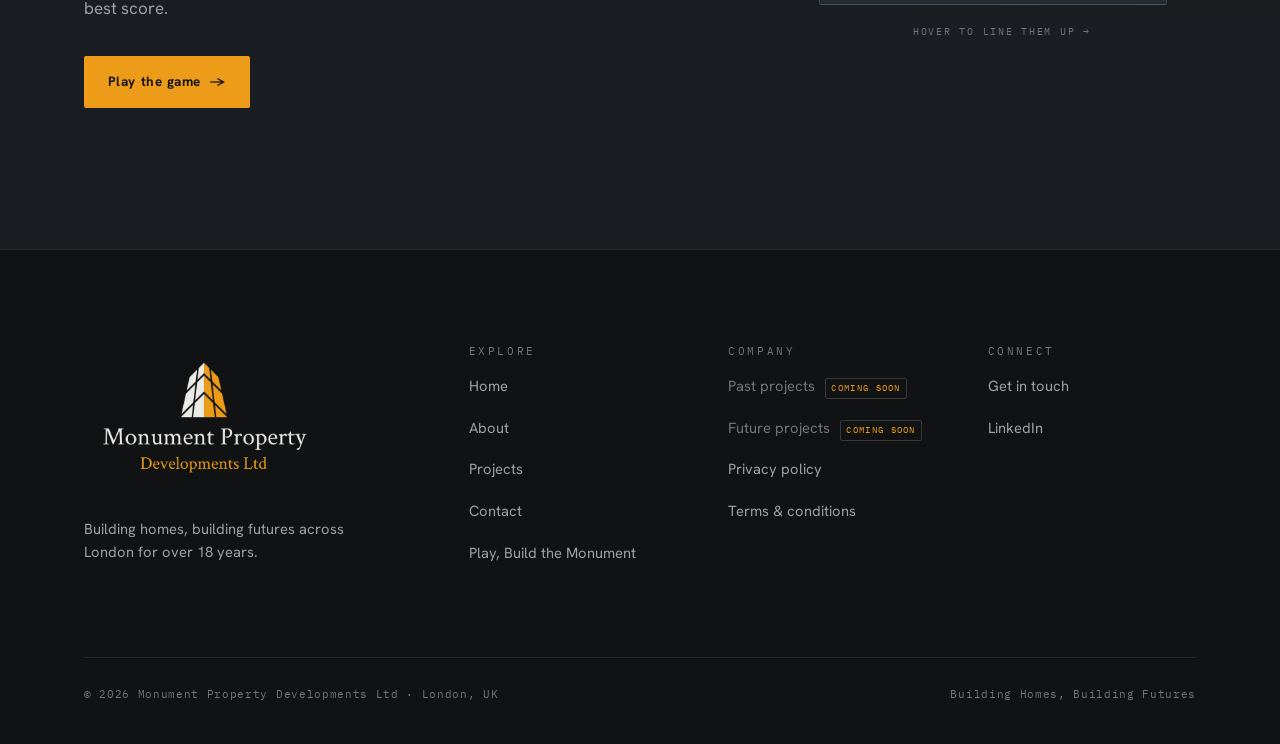
==== commit ef51cab1: "Add files via upload" ====
--- a/index.html
+++ b/index.html
@@ -3,8 +3,8 @@
 <head>
 <meta charset="utf-8">
 <meta name="viewport" content="width=device-width, initial-scale=1">
-<title>Monument Property Developments — London Residential Developer</title>
-<meta name="description" content="Monument Property Developments — a London-based residential developer delivering high-quality Build to Rent and Build to Sell homes for over 18 years.">
+<title>Monument Property Developments, London Residential Developer</title>
+<meta name="description" content="Monument Property Developments, a London-based residential developer delivering high-quality Build to Rent and Build to Sell homes for over 18 years.">
 <link rel="icon" type="image/png" href="assets/monument-icon.png">
 <link rel="apple-touch-icon" href="assets/monument-icon.png">
 <link rel="stylesheet" href="assets/site.css">
@@ -14,7 +14,7 @@
 <!-- NAV -->
 <nav class="nav">
   <div class="nav__inner">
-    <a class="brand" href="index.html" aria-label="Monument Property Developments — home">
+    <a class="brand" href="index.html" aria-label="Monument Property Developments, home">
       <span class="brand__mark"><img class="brand__icon" src="assets/monument-icon.png" alt=""><span class="brand__name">Monument</span></span>
       <span class="brand__sub">Property Developments</span>
     </a>
@@ -40,19 +40,19 @@
 
 <!-- HERO -->
 <header class="hero">
-  <div class="hero__bg ph" data-label="Hero image — completed development, London"></div>
+  <div class="hero__bg ph" data-label="Hero image, completed development, London"></div>
   <div class="hero__grad"></div>
-  <a class="hero-ribbon" href="game.html" aria-label="Play our game — Build the Monument">
+  <a class="hero-ribbon" href="game.html" aria-label="Play our game, Build the Monument">
     <span class="hero-ribbon__inner">
       <span class="hr-tag"><span class="pdot"></span>Play our game</span>
-      <span class="hr-text">Build the Monument — stack the floors and see how high you can build</span>
+      <span class="hr-text">Build the Monument, stack the floors and see how high you can build</span>
       <span class="hr-cta">Play now <span class="arr">→</span></span>
     </span>
   </a>
   <div class="hero__inner container">
     <p class="kicker">London · Residential Developer · Est. 2008</p>
     <h1 class="reveal in">Building homes,<br><span class="serif-it">building futures.</span></h1>
-    <p class="hero__sub lead reveal in" data-d="1">A London property developer delivering high-quality Build&nbsp;to&nbsp;Rent and Build&nbsp;to&nbsp;Sell homes — design-led, sustainably built, and crafted to last.</p>
+    <p class="hero__sub lead reveal in" data-d="1">A London property developer delivering high-quality Build&nbsp;to&nbsp;Rent and Build&nbsp;to&nbsp;Sell homes, design-led, sustainably built, and crafted to last.</p>
     <div class="hero__cta reveal in" data-d="2">
       <a class="btn btn--primary" href="contact.html">Get in touch <span class="arr">→</span></a>
       <a class="btn btn--ghost" href="projects.html">View developments</a>
@@ -73,7 +73,7 @@
       <h2>Exceptional living spaces, delivered with care from site to set of keys.</h2>
     </div>
     <div class="reveal" data-d="1">
-      <p class="lead">Monument Property Developments specialises in high-quality residential developments across London — blending modern design with everyday functionality.</p>
+      <p class="lead">Monument Property Developments specialises in high-quality residential developments across London, blending modern design with everyday functionality.</p>
       <p class="muted">With over 18 years of industry experience, we create homes that meet the evolving needs of homeowners, tenants and investors alike. Whether stylish apartments or beautifully crafted houses, we take pride in our attention to detail at every stage of the development process.</p>
       <a class="textlink mt-s" href="about.html">More about our story <span class="arr">→</span></a>
     </div>
@@ -91,7 +91,7 @@
       <div class="offer reveal">
         <span class="offer__no">01</span>
         <h3>Custom Designs</h3>
-        <p class="offer__body">Bespoke, design-led homes — each property is uniquely considered and built to the highest standards of craftsmanship.</p>
+        <p class="offer__body">Bespoke, design-led homes, each property is uniquely considered and built to the highest standards of craftsmanship.</p>
       </div>
       <div class="offer reveal">
         <span class="offer__no">02</span>
@@ -115,12 +115,12 @@
         <p class="kicker">Our approach</p>
         <h2>End-to-end expertise, from site acquisition to handover.</h2>
       </div>
-      <p class="muted reveal" data-d="1" style="max-width:40ch">We manage every stage of the development process — providing a seamless, stress-free experience for landowners, partners and investors.</p>
+      <p class="muted reveal" data-d="1" style="max-width:40ch">We manage every stage of the development process, providing a seamless, stress-free experience for landowners, partners and investors.</p>
     </div>
     <div class="grid g-3">
-      <div class="card card--feature reveal"><span class="card__no">01</span><h3>Property Development</h3><p>Residential, commercial and mixed-use expertise — transforming sites to meet modern needs.</p></div>
+      <div class="card card--feature reveal"><span class="card__no">01</span><h3>Property Development</h3><p>Residential, commercial and mixed-use expertise, transforming sites to meet modern needs.</p></div>
       <div class="card card--feature reveal" data-d="1"><span class="card__no">02</span><h3>Sustainable Building</h3><p>Eco-friendly methods and energy-efficient design that minimise environmental impact on every project.</p></div>
-      <div class="card card--feature reveal" data-d="2"><span class="card__no">03</span><h3>Quality Craftsmanship</h3><p>Superior materials and exacting detail — built for durability, beauty and longevity.</p></div>
+      <div class="card card--feature reveal" data-d="2"><span class="card__no">03</span><h3>Quality Craftsmanship</h3><p>Superior materials and exacting detail, built for durability, beauty and longevity.</p></div>
       <div class="card card--feature reveal"><span class="card__no">04</span><h3>Project Management</h3><p>One accountable team from acquisition to completion, keeping delivery on time and on budget.</p></div>
       <div class="card card--feature reveal" data-d="1"><span class="card__no">05</span><h3>Design &amp; Architecture</h3><p>Considered architecture and contemporary detailing that enhance how people live.</p></div>
       <div class="card card--feature reveal" data-d="2"><span class="card__no">06</span><h3>Trusted Network</h3><p>Established relationships with architects, engineers and contractors for cost-effective delivery.</p></div>
@@ -134,7 +134,7 @@
     <div class="reveal" style="max-width:58ch;margin-bottom:clamp(34px,4vw,56px)">
       <p class="kicker">Track record</p>
       <h2>A trusted name, built one development at a time.</h2>
-      <p class="muted mt-s">Founded 18 years ago, Monument has grown into a trusted name in London property — driven by a passion for exceptional craftsmanship and lasting relationships.</p>
+      <p class="muted mt-s">Founded 18 years ago, Monument has grown into a trusted name in London property, driven by a passion for exceptional craftsmanship and lasting relationships.</p>
     </div>
     <div class="stats reveal">
       <div class="stat"><div class="stat__num"><span data-count="18">18</span></div><div class="stat__label">Years in business</div></div>
@@ -151,7 +151,7 @@
     <div class="reveal" style="max-width:60ch;margin:0 auto clamp(32px,4vw,50px);text-align:center">
       <p class="kicker" style="justify-content:center">For landowners &amp; sellers</p>
       <h2>Have a site? Find out in 30 seconds.</h2>
-      <p class="muted mt-s">Answer five quick questions and we'll tell you on the spot whether it's the kind of opportunity we're looking for — then send the details straight through.</p>
+      <p class="muted mt-s">Answer five quick questions and we'll tell you on the spot whether it's the kind of opportunity we're looking for, then send the details straight through.</p>
     </div>
     <div class="qual reveal" id="qualifier" data-d="1">
       <div class="qual__head">
@@ -170,11 +170,11 @@
       <div class="reveal">
         <p class="kicker">Introducer reward</p>
         <h2>Know a site? There's something in it for you.</h2>
-        <p class="muted maxw-prose mt-s">Builders, agents, neighbours — if you point us towards land or a site and we go on to acquire it, we pay a finder's fee on completion. No site is too small to mention, and your introduction stays confidential.</p>
+        <p class="muted maxw-prose mt-s">Builders, agents, neighbours, if you point us towards land or a site and we go on to acquire it, we pay a finder's fee on completion. No site is too small to mention, and your introduction stays confidential.</p>
         <a class="btn btn--primary mt-m" href="contact.html?reason=referral">Introduce a site <span class="arr">→</span></a>
       </div>
       <div class="refer__steps reveal" data-d="1">
-        <div class="refstep"><span class="refstep__n">01</span><div><h4>Tell us about it</h4><p>Send the location and a line or two — that's all we need to start.</p></div></div>
+        <div class="refstep"><span class="refstep__n">01</span><div><h4>Tell us about it</h4><p>Send the location and a line or two, that's all we need to start.</p></div></div>
         <div class="refstep"><span class="refstep__n">02</span><div><h4>We do the work</h4><p>We appraise, negotiate and, where needed, take it through planning.</p></div></div>
         <div class="refstep"><span class="refstep__n">03</span><div><h4>You get paid</h4><p>If we complete the purchase, your finder's fee follows on completion.</p></div></div>
       </div>
@@ -189,7 +189,7 @@
       <div class="reveal">
         <span class="badge-fun"><span class="pdot"></span>Coffee break</span>
         <h2>Got a minute? <span class="serif-it accent">Build the Monument.</span></h2>
-        <p>Stack the floors, line them up just right, and see how tall a tower you can raise. A little game, on the house — beat your best score.</p>
+        <p>Stack the floors, line them up just right, and see how tall a tower you can raise. A little game, on the house, beat your best score.</p>
         <a class="btn btn--primary" href="game.html">Play the game <span class="arr">→</span></a>
       </div>
       <a class="teaser-tower reveal" data-d="1" href="game.html" aria-label="Play Build the Monument">
@@ -211,12 +211,12 @@
   <div class="container">
     <div class="footer__top">
       <div class="footer__col footer__col--brand">
-        <a class="footer__logo-link" href="index.html" aria-label="Monument Property Developments — home"><img class="footer__logo" src="assets/monument-logo-light.png" alt="Monument Property Developments Ltd"></a>
+        <a class="footer__logo-link" href="index.html" aria-label="Monument Property Developments, home"><img class="footer__logo" src="assets/monument-logo-light.png" alt="Monument Property Developments Ltd"></a>
         <p class="footer__brandsub">Building homes, building futures across London for over 18 years.</p>
       </div>
       <div class="footer__col">
         <h4>Explore</h4>
-        <ul><li><a href="index.html">Home</a></li><li><a href="about.html">About</a></li><li><a href="projects.html">Projects</a></li><li><a href="contact.html">Contact</a></li><li><a href="game.html">Play — Build the Monument</a></li></ul>
+        <ul><li><a href="index.html">Home</a></li><li><a href="about.html">About</a></li><li><a href="projects.html">Projects</a></li><li><a href="contact.html">Contact</a></li><li><a href="game.html">Play, Build the Monument</a></li></ul>
       </div>
       <div class="footer__col">
         <h4>Company</h4>
